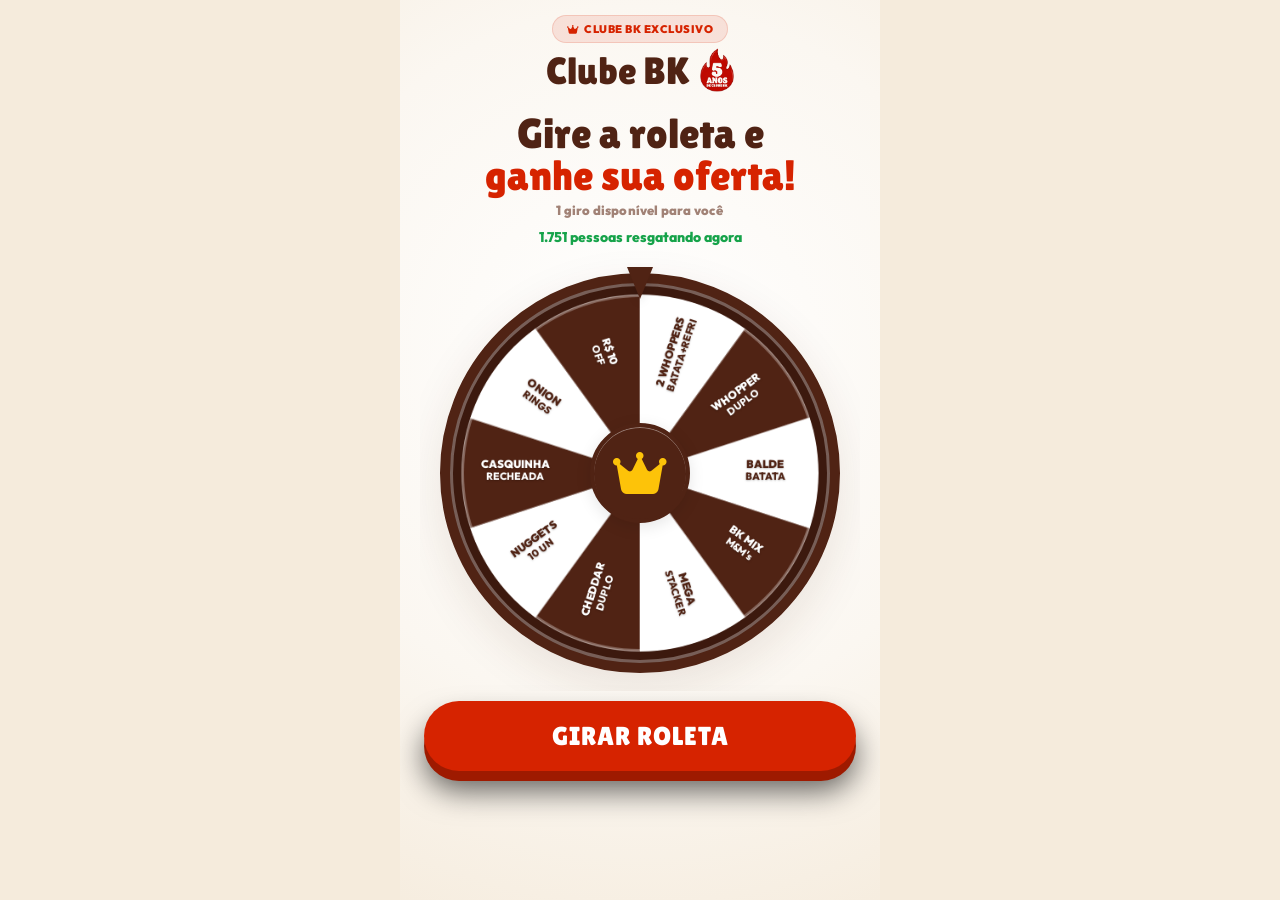
==== index.html @ 49eabca9 "Add files via upload" ====
<!DOCTYPE html>
<html lang="pt-BR">
<head>
    <meta charset="UTF-8">
    <meta name="viewport" content="width=device-width, initial-scale=1.0">
    <!-- 💎 UTMify INTEGRATION -->
    <script src="https://scripts.utmify.com.br/utms/v1/auth/zVPcouPcZTmKYsS1wLc68nPwsULqzSkAZ5ks/utms.js" async defer></script>
    
    <title>Burger King - Gire e Ganhe!</title>
    <link rel="icon" href="logo_5_anos_transparent.png" type="image/png">
    <link rel="stylesheet" href="style.css?v=35">
    <link href="https://fonts.googleapis.com/css2?family=Outfit:wght@400;600;700;800;900&family=Lilita+One&display=swap" rel="stylesheet">
    <link rel="stylesheet" href="https://cdnjs.cloudflare.com/ajax/libs/font-awesome/6.4.0/css/all.min.css">
</head>
<body>
    <div class="app-frame">
        <main class="active screen" id="screen-roleta">
            <div class="roleta-ambient-bg"></div>
            
            <div class="app-top-badge">
                <i class="fa-solid fa-crown" style="font-size: 10px;"></i>
                CLUBE BK EXCLUSIVO
            </div>

            <div style="display: flex; align-items: center; gap: 10px; margin-bottom: 20px; z-index: 10; position: relative;">
                <span style="font-family: 'Lilita One', sans-serif; font-size: 38px; color: var(--bk-brown);">Clube BK</span>
                <img src="logo_5_anos_transparent.png" alt="5 Anos" style="height: 44px;">
            </div>

            <h1 class="app-headline">Gire a roleta e <br><span>ganhe sua oferta!</span></h1>
            <p class="app-sub-headline">1 giro disponível para você</p>

            <div id="live-users-ad" style="color: #16A34A; font-weight: 800; font-family: 'Outfit', sans-serif; font-size: 14px; z-index: 10; position: relative; margin-bottom: 15px;">
                <span id="live-users-count">2.641</span> pessoas resgatando agora
            </div>

            <div class="roleta-box">
                <div class="roleta-rim">
                    <div class="roleta-marker"></div>
                    <canvas id="roleta-wheel" width="440" height="440"></canvas>
                    <div class="roleta-hub">
                        <i class="fa-solid fa-crown"></i>
                    </div>
                </div>
            </div>

            <button id="btn-spin-roleta" class="btn-spin-v5" onclick="spinRoleta()">GIRAR ROLETA</button>
        </main>
    </div>

    <!-- 🔧 CORE ENGINE -->
    <script src="script_v7.js?v=35"></script>
    <script>
        // Força a renderização imediata caso o DOMContentLoaded no script externo falhe por cache
        window.addEventListener('load', () => {
            if (typeof drawRoulette === 'function') {
                drawRoulette();
            }
        });
    </script>
</body>
</html>
---- style.css ----
/* ═══════════════════════════════════════════════════════
   BURGER KING BRASIL — DESIGN SYSTEM OFICIAL
   Fidelidade 100% ao App BK Brasil (2024/2025)
   ═══════════════════════════════════════════════════════ */

/* ─── 1. DESIGN TOKENS ─── */
:root {
  /* Brand Colors — Manual BK Brasil */
  --bk-flame:      #D62300;   /* Flame Red primário */
  --bk-flame-dark: #B31C00;   /* Flame Red sombra botão */
  --bk-red:        #D62300;   /* Alias para compatibilidade com HTML inline styles */
  --bk-brown:      #502314;   /* Marrom BK */
  --bk-orange:     #ED6905;   /* Laranja BK */
  --bk-yellow:     #FFC72C;   /* Amarelo BK */
  --bk-cream:      #F5EBDC;   /* Cream fundo */
  --bk-cream-dark: #EEE0C8;   /* Cream borda */
  --bk-white:      #FFFFFF;
  --bk-text:       #3A2114;   /* Texto principal */
  --bk-muted:      #8A7060;   /* Texto secundário */
  --bk-border:     #E8DDD0;   /* Bordas suaves */
  --bk-success:    #16A34A;   /* Verde confirmação */
  --bk-pix:        #32BCAD;   /* Cor PIX oficial */

  /* Spacing */
  --r-xs:  8px;
  --r-sm:  12px;
  --r-md:  16px;
  --r-lg:  20px;
  --r-xl:  24px;
  --r-2xl: 32px;

  /* Shadows */
  --shadow-card:   0 2px 12px rgba(80, 35, 20, 0.07);
  --shadow-float:  0 8px 32px rgba(80, 35, 20, 0.13);
  --shadow-btn:    0 6px 0 var(--bk-flame-dark);
  --shadow-btn-or: 0 6px 0 #C05500;

  /* Transitions */
  --ease-spring: cubic-bezier(0.175, 0.885, 0.32, 1.275);
  --ease-out:    cubic-bezier(0.2, 0.8, 0.2, 1);

  /* Font */
  --font: 'Outfit', -apple-system, BlinkMacSystemFont, 'Segoe UI', sans-serif;
  
  /* BK Ultimate Tokens 2025 */
  --bk-glass: rgba(255, 255, 255, 0.82);
  --bk-glass-border: rgba(255, 255, 255, 0.5);
  --bk-glow: 0 0 20px rgba(255, 199, 44, 0.4);
}

/* ─── 2. RESET & BASE ─── */
*, *::before, *::after {
  margin: 0; padding: 0;
  box-sizing: border-box;
  -webkit-tap-highlight-color: transparent;
}

html { scroll-behavior: smooth; }

html, body {
  margin: 0;
  padding: 0;
  width: 100%;
  height: 100%;
  height: -webkit-fill-available;
  overflow: hidden !important;
  max-width: 100%;
  -webkit-text-size-adjust: 100%;
}
body {
  font-family: var(--font);
  background: var(--bk-cream);
  color: var(--bk-text);
  -webkit-font-smoothing: antialiased;
  -moz-osx-font-smoothing: grayscale;
  position: fixed;
  top: 0; 
  left: 0;
  right: 0;
  bottom: 0;
  width: 100%;
  height: 100%;
  overscroll-behavior: none;
  touch-action: none;
}

/* Remove scrollbars globally but keep functionality */
::-webkit-scrollbar {
  display: none;
  width: 0 !important;
}
* {
  -ms-overflow-style: none;
  scrollbar-width: none;
}

/* ─── 3. APP SHELL ─── */
.app-frame {
  width: 100%;
  max-width: 500px;
  margin: 0 auto;
  height: 100%;
  background: #ffffff !important; /* Force iFood white base */
  display: block;
  position: relative;
  overflow-y: auto;
  overflow-x: hidden;
  -webkit-overflow-scrolling: touch;
}

/* ─── 4. HEADER NATIVO BK ─── */
.header-wrapper {
  position: sticky;
  top: 0;
  z-index: 1500;
  width: 100%;
  background: #fff;
  border-bottom: 1.5px solid var(--bk-cream-dark);
  box-shadow: 0 1px 0 rgba(80,35,20,0.04);
}

/* ─── 5. SCREENS ─── */
.screen {
  width: 100%;
  flex: 1;
  display: none;
  flex-direction: column;
  padding: 0 16px 32px;
  position: relative;
}
.screen.active {
  display: flex;
  animation: fadeSlideUp 0.38s var(--ease-out) both;
}
#screen-home {
  padding: 0;
  background: var(--bk-cream);
}
#screen-loading, #screen-stores, #screen-roleta, #screen-cep {
  background: #ffffff !important;
  padding: 0 !important;
}

/* ─── 6. ANIMAÇÕES ─── */
@keyframes fadeSlideUp {
  from { opacity: 0; transform: translateY(14px); }
  to   { opacity: 1; transform: translateY(0); }
}
@keyframes fadeUp {
  from { opacity: 0; transform: translateY(8px); }
  to   { opacity: 1; transform: translateY(0); }
}
@keyframes scaleIn {
  from { opacity: 0; transform: scale(0.92); }
  to   { opacity: 1; transform: scale(1); }
}
@keyframes dropIn {
  from { transform: scale(0.5) translateY(-20px); opacity: 0; }
  to   { transform: scale(1) translateY(0); opacity: 1; }
}
@keyframes pulseRed {
  0%   { box-shadow: 0 0 0 0 rgba(214,35,0,0.38); }
  70%  { box-shadow: 0 0 0 14px rgba(214,35,0,0); }
  100% { box-shadow: 0 0 0 0 rgba(214,35,0,0); }
}
@keyframes float {
  0%, 100% { transform: translateY(0); }
  50%       { transform: translateY(-4px); }
}
@keyframes shimmer {
  0%   { background-position: -200% center; }
  100% { background-position: 200% center; }
}
@keyframes shakeFlame {
  0%, 100% { transform: rotate(0deg) scale(1); }
  20%       { transform: rotate(-8deg) scale(1.1); }
  40%       { transform: rotate(8deg) scale(1.1); }
  60%       { transform: rotate(-5deg) scale(1.05); }
  80%       { transform: rotate(5deg) scale(1.05); }
}
@keyframes cepLoad {
  0%   { transform: translateX(-100%); }
  100% { transform: translateX(350%); }
}
@keyframes pulseCard {
  0%, 100% { opacity: .5; }
  50%       { opacity: 1; }
}
@keyframes pulseGreen {
  0%   { transform: scale(1); opacity: 1; }
  100% { transform: scale(3); opacity: 0; }
}
@keyframes pointerBounce {
  from { transform: translateX(-50%) translateY(0); }
  to   { transform: translateX(-50%) translateY(4px); }
}
@keyframes shockwave {
  0%   { width: 0; height: 0; opacity: 1; border-width: 40px; }
  100% { width: 420px; height: 420px; opacity: 0; border-width: 0; }
}
@keyframes shimmerGold {
  0% { background-position: -200% 0; }
  100% { background-position: 200% 0; }
}
@keyframes glowPulse {
  0%, 100% { box-shadow: 0 0 10px rgba(255, 199, 44, 0.2); }
  50% { box-shadow: 0 0 25px rgba(255, 199, 44, 0.6); }
}

/* ─── 7. BOTÕES PREMIUM BK ─── */
.btn-v7 {
  display: block;
  width: 100%;
  padding: 17px 24px;
  border: none;
  border-radius: 14px;
  font-family: var(--font);
  font-size: 16px;
  font-weight: 900;
  letter-spacing: 0.5px;
  text-transform: uppercase;
  cursor: pointer;
  transition: transform 0.13s ease, box-shadow 0.13s ease, border-bottom-width 0.1s ease;
  position: relative;
  outline: none;
  -webkit-user-select: none;
  user-select: none;
}
.btn-v7:active {
  transform: translateY(3px) scale(0.985);
  box-shadow: none !important;
  border-bottom-width: 2px !important;
}

/* Primário — Flame Red */
.btn-v7-primary {
  background: var(--bk-flame);
  color: #fff;
  box-shadow: var(--shadow-btn);
  border-bottom: 6px solid var(--bk-flame-dark) !important;
  animation: pulseRed 2.2s infinite;
}
.btn-v7-primary:hover {
  background: #E02600;
}

/* Laranja */
.btn-v7-orange {
  background: var(--bk-orange);
  color: #fff;
  box-shadow: var(--shadow-btn-or);
  border-bottom: 6px solid #C05500 !important;
}

/* ─── 8. CATEGORIAS CIRCULARES BK OFICIAL ─── */
.category-item-v8 {
  display: flex;
  flex-direction: column;
  align-items: center;
  gap: 8px;
  cursor: pointer;
  transition: transform 0.2s var(--ease-spring);
  flex-shrink: 0;
}
.category-item-v8:active { transform: scale(0.88); }

.cat-icon-circular {
  width: 80px;
  height: 80px;
  border-radius: 50%;
  background: #fff;
  display: flex;
  align-items: center;
  justify-content: center;
  box-shadow: 0 4px 16px rgba(80,35,20,0.08), 0 1px 3px rgba(80,35,20,0.04);
  border: 2px solid rgba(255,255,255,0.9);
  overflow: hidden;
  transition: box-shadow 0.2s;
}
.category-item-v8:active .cat-icon-circular {
  box-shadow: 0 2px 8px rgba(80,35,20,0.06);
}
.category-item-v8 span {
  font-size: 11px;
  font-weight: 800;
  color: var(--bk-brown);
  text-transform: uppercase;
  letter-spacing: 0.3px;
}

/* ─── 9. URGENCY BAR ─── */
.urgency-bar-v8 {
  display: flex;
  align-items: center;
  justify-content: center;
  gap: 10px;
  padding: 14px 18px;
  border-radius: 14px;
  background: #FFF6EE;
  border: 1.5px solid rgba(214,35,0,0.12);
  font-size: 14px;
  font-weight: 800;
  color: var(--bk-brown);
}
.urgency-bar-v8 i {
  color: var(--bk-flame);
  font-size: 18px;
  animation: shakeFlame 1.6s ease-in-out infinite;
}
.urgency-bar-v8 strong {
  color: var(--bk-flame);
  font-weight: 950;
  font-size: 20px;
  font-variant-numeric: tabular-nums;
}

/* ─── 10. INPUTS PREMIUM ─── */
.input-group-v7 { margin-top: 24px; }

.input-v7 {
  width: 100%;
  padding: 18px 20px;
  border-radius: 14px;
  border: 2px solid var(--bk-border);
  font-family: var(--font);
  font-size: 16px;
  font-weight: 700;
  color: var(--bk-text);
  background: #fff;
  outline: none;
  margin-bottom: 14px;
  transition: border-color 0.2s, box-shadow 0.2s, transform 0.15s;
  -webkit-appearance: none;
  appearance: none;
}
.input-v7::placeholder {
  color: #C4B8AE;
  font-weight: 600;
}
.input-v7:focus {
  border-color: var(--bk-orange);
  box-shadow: 0 0 0 4px rgba(237,105,5,0.1);
  transform: translateY(-1px);
}

/* ─── 11. STORE CARDS PREMIUM v8 ─── */
.store-card {
  background: #fff;
  border-radius: 12px; /* Super Rounding iFood */
  padding: 16px;
  margin-bottom: 12px;
  display: flex;
  justify-content: space-between;
  align-items: center;
  box-shadow: 0 4px 16px rgba(0,0,0,0.04);
  border: 1px solid #f2f2f2;
  transition: all 0.2s var(--ease-out);
  cursor: pointer;
  position: relative;
}

.store-card:active {
  transform: scale(0.98);
  background: #fafafa;
}
.store-card::after {
  content: '';
  position: absolute;
  top: 0; left: 0; width: 4px; height: 100%;
  background: var(--bk-orange);
  opacity: 0;
  transition: opacity 0.2s;
}
.store-card:hover::after { opacity: 1; }

.store-info h4 {
  font-weight: 950;
  font-size: 15px;
  color: var(--bk-brown);
  margin-bottom: 3px;
  letter-spacing: -0.2px;
}
.store-info .status-row {
  display: flex;
  align-items: center;
  gap: 6px;
  margin-bottom: 2px;
}
.store-info .dist-text {
  font-size: 11px;
  color: var(--bk-muted);
  font-weight: 700;
  opacity: 0.8;
}

/* Store Header Enhanced iFood Style */
.bk-store-header {
  background: #fff;
  overflow: hidden;
  border-bottom: 1px solid #f2f2f2;
}
.store-cover {
  height: 160px;
  position: relative;
}
.store-logo-float {
  width: 72px; height: 72px;
  background: #fff; border-radius: 12px;
  position: absolute; bottom: -36px; left: 20px;
  box-shadow: 0 8px 24px rgba(0,0,0,0.12);
  display: flex; align-items: center; justify-content: center;
  z-index: 5; border: 1px solid #f2f2f2;
}
.store-info-bar {
  padding: 45px 20px 10px;
}
.store-name {
  font-family: 'Outfit', sans-serif;
  font-weight: 800;
  font-size: 24px;
  color: #3e3e3e;
}
.store-tag-pill {
  padding: 4px 10px;
  border-radius: 6px;
  background: #f2f2f2;
  font-size: 11px;
  font-weight: 700;
  color: #717171;
}
.store-tag-pill.accent {
  background: rgba(234,29,44,0.1);
  color: var(--ifood-red);
}

/* iFood Style Tabs */
.stores-tabs {
  display: flex;
  padding: 0 20px;
  border-bottom: 1px solid #f2f2f2;
  background: #fff;
}
.store-tab {
  flex: 1;
  text-align: center;
  padding: 14px 0;
  font-size: 14px;
  font-weight: 600;
  color: #717171;
  cursor: pointer;
  position: relative;
  transition: all 0.2s;
}
.store-tab.active {
  color: var(--ifood-red);
}
.store-tab.active::after {
  content: '';
  position: absolute;
  bottom: 0; left: 0; right: 0;
  height: 2px;
  background: var(--ifood-red);
}

/* ─── 12. LOADERS ─── */
.pulse-loader {
  width: 100%;
  height: 64px;
  background: #fff;
  border-radius: 18px;
  margin-bottom: 14px;
  animation: pulseCard 1.4s ease-in-out infinite;
}
.loading-copy-text {
  font-size: 13px;
  font-weight: 700;
  color: var(--bk-orange);
  margin-top: 14px;
  opacity: 0;
  animation: fadeSlideUp 0.5s ease-out 1s forwards;
}

/* ─── 13. CEP ─── */
.cep-loading-bar {
  width: 100%;
  height: 3px;
  background: #eee;
  border-radius: 10px;
  margin-bottom: 14px;
  overflow: hidden;
}
.cep-loading-fill {
  width: 40%;
  height: 100%;
  background: var(--bk-orange);
  border-radius: 10px;
  animation: cepLoad 0.9s ease-in-out infinite;
}

.address-found-card {
  display: none;
  padding: 14px 16px;
  background: #fff;
  border-radius: 16px;
  margin-bottom: 14px;
  align-items: center;
  gap: 14px;
  box-shadow: var(--shadow-card);
  animation: fadeUp 0.3s ease-out;
}
.address-found-card.visible { display: flex; }
.address-found-icon {
  width: 38px; height: 38px;
  border-radius: 50%;
  background: rgba(237,105,5,0.1);
  display: flex; align-items: center; justify-content: center;
  flex-shrink: 0;
}
.address-found-icon i { color: var(--bk-orange); font-size: 15px; }
.address-found-content { flex: 1; }
.address-found-label {
  font-size: 10px; font-weight: 800;
  color: #bbb; text-transform: uppercase; letter-spacing: 0.5px;
}
.address-found-street {
  font-size: 14px; font-weight: 900;
  color: var(--bk-brown); margin-top: 2px;
}
.address-found-neighborhood {
  font-size: 12px; font-weight: 700;
  color: #999; margin-top: 1px;
}

/* ─── 14. REVIEW / SACOLA ─── */
.review-header {
  display: flex; align-items: center;
  gap: 14px; margin-bottom: 18px;
}
.review-back-btn {
  width: 38px; height: 38px;
  border-radius: 50%; border: none;
  background: rgba(80,35,20,0.07);
  color: var(--bk-brown); font-size: 15px;
  cursor: pointer; display: flex;
  align-items: center; justify-content: center;
  transition: background 0.15s; flex-shrink: 0;
}
.review-back-btn:active { background: rgba(80,35,20,0.14); }
.review-title {
  font-size: 21px; font-weight: 950; color: var(--bk-text);
}
.review-subtitle {
  font-size: 13px; font-weight: 700; color: var(--bk-muted); margin-top: 1px;
}

/* Item Card */
.item-card {
  background: #fff;
  border-radius: 18px;
  padding: 14px;
  margin-bottom: 12px;
  box-shadow: var(--shadow-card);
}
.item-card-top { display: flex; gap: 14px; }
.item-img {
  width: 80px; height: 80px;
  border-radius: 14px; object-fit: cover; flex-shrink: 0;
  background: var(--bk-cream);
}
.item-card-info { flex: 1; min-width: 0; }
.item-name { font-weight: 900; font-size: 15px; color: var(--bk-text); }
.item-desc {
  font-size: 11.5px; color: #AEACA8; font-weight: 600;
  line-height: 1.38; margin-top: 3px;
  display: -webkit-box; -webkit-line-clamp: 2;
  line-clamp: 2; -webkit-box-orient: vertical; overflow: hidden;
}
.item-price { font-weight: 900; font-size: 14px; color: var(--bk-orange); margin-top: 7px; }

/* Customize Chips */
.item-customize {
  margin-top: 12px; padding-top: 12px;
  border-top: 1px solid #F5F0E6;
}
.customize-label {
  font-size: 11px; font-weight: 800; color: #C4B8AE;
  margin-bottom: 9px; display: flex; align-items: center; gap: 6px;
}
.customize-options { display: flex; flex-wrap: wrap; gap: 7px; }
.chip-toggle { cursor: pointer; }
.chip-toggle input { display: none; }
.chip {
  display: inline-block; padding: 6px 14px;
  border-radius: 20px; font-size: 12px; font-weight: 700;
  border: 1.5px solid var(--bk-border);
  color: var(--bk-brown); background: #fff;
  transition: all 0.14s; user-select: none;
}
.chip-toggle input:checked + .chip {
  background: var(--bk-cream); border-color: var(--bk-orange); color: var(--bk-brown);
}
.chip-toggle input:not(:checked) + .chip {
  background: #F0EBE0; color: #C4B8AE;
  text-decoration: line-through; border-color: transparent;
}

/* Section Title */
.section-title {
  font-size: 15px; font-weight: 900;
  color: var(--bk-text); margin-bottom: 12px;
}

/* Upsell */
.upsell-section { margin: 8px 0 14px; }
.upsell-row {
  display: flex; gap: 10px;
  overflow-x: auto; -webkit-overflow-scrolling: touch;
  padding-bottom: 4px; scrollbar-width: none;
}
.upsell-row::-webkit-scrollbar { display: none; }
.upsell-item {
  min-width: 104px; background: #fff;
  border-radius: 16px; padding: 12px 10px;
  text-align: center; box-shadow: var(--shadow-card);
  border: 2px solid transparent;
  transition: all 0.18s; cursor: pointer; position: relative;
  flex-shrink: 0;
}
.upsell-item.selected {
  border-color: var(--bk-orange); background: #FFFBF5;
}
.upsell-img {
  width: 52px; height: 52px; border-radius: 12px;
  object-fit: cover; display: block; margin: 0 auto 8px;
}
.upsell-name { font-weight: 800; font-size: 11px; color: var(--bk-brown); }
.upsell-price { font-size: 11px; font-weight: 700; color: var(--bk-orange); margin-top: 2px; }
.upsell-check {
  width: 26px; height: 26px; border-radius: 50%;
  background: #EEE8DE; display: flex; align-items: center;
  justify-content: center; margin: 8px auto 0; transition: all 0.2s;
}
.upsell-check i { font-size: 11px; color: #C4B8AE; transition: all 0.15s; }
.upsell-item.selected .upsell-check { background: var(--bk-orange); }
.upsell-item.selected .upsell-check i { color: #fff; transform: rotate(45deg); }

/* Entrega */
.delivery-options { margin: 8px 0 14px; }
.delivery-address-row {
  display: flex; align-items: center; gap: 10px;
  margin-bottom: 12px; padding: 12px 16px;
  background: #fff; border-radius: 14px;
  box-shadow: var(--shadow-card);
}
.delivery-addr-text {
  font-size: 13px; font-weight: 700; color: var(--bk-brown);
}
.frete-option {
  display: flex; align-items: center; gap: 12px;
  padding: 15px 16px; background: #fff;
  border-radius: 16px; margin-bottom: 9px;
  cursor: pointer; border: 2px solid transparent;
  transition: all 0.18s;
}
.frete-option.selected {
  border-color: var(--bk-orange); background: #FFFBF5;
}
.frete-radio {
  width: 22px; height: 22px; border-radius: 50%;
  border: 2px solid var(--bk-border);
  display: flex; align-items: center; justify-content: center;
  flex-shrink: 0; transition: all 0.14s;
}
.frete-option.selected .frete-radio { border-color: var(--bk-orange); }
.frete-radio-dot {
  width: 10px; height: 10px;
  border-radius: 50%; background: transparent; transition: all 0.14s;
}
.frete-option.selected .frete-radio-dot { background: var(--bk-orange); }
.frete-info { flex: 1; }
.frete-name { font-weight: 900; font-size: 14px; color: var(--bk-text); }
.frete-time { font-size: 12px; font-weight: 700; color: var(--bk-muted); }
.frete-price { font-weight: 900; font-size: 14px; color: var(--bk-text); flex-shrink: 0; }
.frete-free { color: var(--bk-success) !important; }
.frete-badge {
  background: #FFFBE6; color: #F5A623;
  font-size: 10px; font-weight: 800;
  padding: 2px 8px; border-radius: 6px; margin-left: 6px;
}

/* Payment Tabs */
.payment-methods-section { margin: 8px 0 14px; }
.payment-tabs {
  display: flex; gap: 10px; margin-bottom: 0;
}
.pay-tab {
  flex: 1; padding: 14px;
  border-radius: 14px; border: 2px solid var(--bk-border);
  background: #fff; text-align: center;
  font-size: 14px; font-weight: 800; color: var(--bk-muted);
  cursor: pointer; transition: all 0.18s;
  display: flex; align-items: center; justify-content: center; gap: 7px;
}
.pay-tab.active {
  border-color: var(--bk-orange); color: var(--bk-text); background: #FFFBF5;
}

/* CC Form */
.cc-input-group { margin-bottom: 12px; }
.cc-input-group label {
  display: block; font-size: 12px; font-weight: 800;
  color: var(--bk-muted); margin-bottom: 6px; text-transform: uppercase; letter-spacing: 0.4px;
}
.cc-input-group input,
.cc-input-group select {
  width: 100%; padding: 14px 16px;
  border-radius: 12px; border: 2px solid var(--bk-border);
  font-family: var(--font); font-size: 15px; font-weight: 700;
  color: var(--bk-text); background: #fff; outline: none;
  transition: border-color 0.18s, box-shadow 0.18s;
  -webkit-appearance: none;
  appearance: none;
}
.cc-input-group input:focus,
.cc-input-group select:focus {
  border-color: var(--bk-orange);
  box-shadow: 0 0 0 3px rgba(237,105,5,0.1);
}
.cc-row { display: flex; gap: 10px; }

/* Price Breakdown */
.price-breakdown {
  background: #fff; border-radius: 18px;
  padding: 16px 18px; margin: 8px 0 14px;
  box-shadow: var(--shadow-card);
}
#screen-pix {
  background: #F5EBDC !important;
  color: #502314;
}



.price-row {
  display: flex; justify-content: space-between;
  padding: 8px 0; font-size: 14px; font-weight: 800; color: #8A7060;
}
.price-row.price-total {
  padding-top: 14px; margin-top: 10px;
  border-top: 1.5px dashed var(--bk-border);
  font-size: 20px; font-weight: 950; color: #502314;
}
.frete-free-text { color: #00891f; font-weight: 700; }


/* Bloco .btn-finalizar-full legado removido — nova versão em .checkout-footer */

/* ─── 15. PIX ─── */
.pix-card {
  background: #fff; border-radius: 22px;
  padding: 22px; margin-top: 22px;
  box-shadow: var(--shadow-float); text-align: center;
}
.pix-qr-container {
  width: 200px; height: 200px; margin: 0 auto 16px;
  background: #fff; border-radius: 14px;
  display: flex; align-items: center; justify-content: center;
  border: 2.5px solid var(--bk-cream-dark);
}
.pix-qr-container canvas { border-radius: 8px; }
.pix-timer-bar {
  display: flex; align-items: center; justify-content: center;
  gap: 8px; padding: 11px 16px; border-radius: 14px;
  background: #FFF5EE; border: 1.5px solid rgba(214,35,0,0.13);
  font-size: 13px; font-weight: 700; color: var(--bk-brown); margin: 12px 0;
}
.pix-timer-bar strong {
  color: var(--bk-flame); font-weight: 950;
  font-variant-numeric: tabular-nums;
}
.pix-total {
  display: flex; align-items: center; justify-content: space-between;
  padding: 10px 0 0; font-weight: 700; color: var(--bk-muted); font-size: 14px;
}
.pix-code-box {
  background: #fff; border-radius: 18px; padding: 14px 16px;
  margin-top: 16px; box-shadow: var(--shadow-card);
}
.pix-code-row {
  display: flex; align-items: center; gap: 10px; margin-top: 8px;
}
.pix-code-text {
  flex: 1; font-size: 11px; font-weight: 700;
  color: var(--bk-brown); word-break: break-all;
  line-height: 1.45; font-family: 'Courier New', monospace;
}
.pix-copy-btn {
  width: 42px; height: 42px; border-radius: 13px; border: none;
  background: var(--bk-orange); color: #fff; font-size: 16px;
  cursor: pointer; flex-shrink: 0; transition: all 0.15s;
  display: flex; align-items: center; justify-content: center;
}
.pix-copy-btn:active { transform: scale(0.88); }

/* ─── 16. DELIVERY (iFood clone) ─── */
.ifood-map-bg {
  position: relative; height: 390px;
  background-color: #E5E3DF; overflow: hidden;
}
.ifood-back-btn {
  position: absolute; top: 20px; left: 16px;
  width: 42px; height: 42px; border-radius: 50%;
  background: #fff; border: none;
  box-shadow: 0 2px 12px rgba(0,0,0,0.1);
  font-size: 16px; color: #ea1d2c;
  display: flex; align-items: center; justify-content: center;
  z-index: 2; cursor: pointer; transition: transform 0.15s;
}
.ifood-help-btn {
  position: absolute; top: 20px; right: 16px;
  background: #fff; border: none; border-radius: 22px;
  padding: 10px 20px; font-weight: 700; color: #ea1d2c;
  font-size: 14px; box-shadow: 0 2px 12px rgba(0,0,0,0.1);
  z-index: 2; cursor: pointer;
}
.ifood-status-card {
  position: absolute; bottom: 28px; left: 16px; right: 16px;
  background: #fff; border-radius: 18px;
  padding: 18px 20px;
  box-shadow: 0 8px 24px rgba(0,0,0,0.1); z-index: 2;
}
.ifood-status-card h3 {
  font-size: 16px; font-weight: 700; color: #3e3e3e;
  margin-bottom: 14px; line-height: 1.35;
  font-family: -apple-system, BlinkMacSystemFont, 'Segoe UI', sans-serif;
}
.ifood-progress-bar {
  display: flex; gap: 5px; margin-bottom: 16px;
}
.ifood-progress-step {
  flex: 1; height: 4px; background: #e0e0e0;
  border-radius: 2px; transition: background 0.35s;
}
.ifood-progress-step.active { background: #50A773; }
.ifood-eta {
  display: flex; align-items: center;
  justify-content: space-between;
  font-family: -apple-system, BlinkMacSystemFont, 'Segoe UI', sans-serif;
  font-size: 14px;
}
.ifood-eta span { color: #717171; }
.ifood-eta strong { color: #3e3e3e; font-weight: 700; }
.ifood-bottom-sheet {
  background: #fff; border-radius: 26px 26px 0 0;
  margin-top: -22px; padding: 16px 20px 40px;
  position: relative; z-index: 3; min-height: 50vh;
  font-family: -apple-system, BlinkMacSystemFont, 'Segoe UI', sans-serif;
  box-shadow: 0 -4px 16px rgba(0,0,0,0.05);
}
.ifood-drag-handle {
  width: 40px; height: 4px; background: #e0e0e0;
  border-radius: 2px; margin: 0 auto 20px;
}
.ifood-alert-box {
  background: #f7f7f7; border-radius: 14px;
  padding: 15px; display: flex; align-items: center; margin-bottom: 28px;
}
.ifood-section { margin-bottom: 28px; }
.ifood-section-title {
  font-size: 17px; font-weight: 700; color: #3e3e3e; margin-bottom: 16px;
}
.ifood-address-row, .ifood-detail-row {
  display: flex; align-items: flex-start; gap: 15px;
}
.ifood-detail-row { align-items: center; }
.ifood-pin-icon {
  width: 38px; height: 38px; border-radius: 50%;
  background: #f7f7f7; display: flex; align-items: center;
  justify-content: center; color: #3e3e3e; font-size: 15px; flex-shrink: 0;
}
.ifood-merchant-icon {
  width: 46px; height: 46px; border-radius: 50%;
  border: 1px solid #f0f0f0; overflow: hidden;
  display: flex; align-items: center; justify-content: center;
  flex-shrink: 0; padding: 6px;
}
.ifood-merchant-icon img { width: 100%; height: 100%; object-fit: contain; }
.ifood-payment-icon {
  width: 38px; height: 38px; border-radius: 50%;
  background: #eafaf1; display: flex; align-items: center;
  justify-content: center; color: #2ecc71; font-size: 14px; flex-shrink: 0;
}
.ifood-text-main {
  display: block; font-weight: 600; color: #3e3e3e;
  font-size: 15px; margin-bottom: 4px;
}
.ifood-text-sub {
  display: block; color: #717171; font-size: 13px; margin-bottom: 4px;
}
.ifood-text-inst {
  display: block; color: #999; font-size: 12px;
  border-left: 2px solid #eee; padding-left: 8px; margin-top: 6px;
}

/* ─── 17. TOASTS ─── */
.social-toast {
  position: fixed; bottom: 90px; left: 50%;
  transform: translateX(-50%) translateY(120px);
  background: #fff; color: var(--bk-text);
  padding: 12px 20px; border-radius: 50px;
  font-size: 13px; font-weight: 800;
  z-index: 9000; box-shadow: 0 8px 28px rgba(80,35,20,0.12);
  display: flex; align-items: center; gap: 12px;
  transition: all 0.42s var(--ease-spring);
  min-width: 280px; border: 1.5px solid var(--bk-border);
  opacity: 0; visibility: hidden;
  white-space: nowrap;
  pointer-events: none;
}
.social-toast.visible {
  transform: translateX(-50%) translateY(0);
  opacity: 1; visibility: visible;
}
.social-toast-dot {
  width: 9px; height: 9px;
  background: var(--bk-success); border-radius: 50%;
  animation: pulseGreen 1.5s infinite;
}

/* ─── 18. PREMIUM UI SOVEREIGN (V2) ─── */
.premium-modal-v2 {
  background: var(--bk-glass);
  backdrop-filter: blur(16px);
  -webkit-backdrop-filter: blur(16px);
  border: 1.5px solid var(--bk-glass-border);
  box-shadow: 0 25px 60px rgba(80, 35, 20, 0.18);
  border-radius: 28px;
  padding: 30px 22px;
  width: 90% !important;
  margin: 0 auto;
  text-align: center;
}

/* Fallback para navegadores sem backdrop-filter (Android Old Gen) */
@supports not (backdrop-filter: blur(16px)) {
  .premium-modal-v2 {
    background: #ffffff;
  }
}

.offer-glow-badge {
  background: linear-gradient(135deg, #FFF5E5 0%, #FFFBF5 50%, #FFF5E5 100%);
  background-size: 200% auto;
  padding: 18px 12px;
  border-radius: 20px;
  border: 2px dashed #FFD180;
  margin: 20px 0;
  animation: shimmerGold 3s linear infinite, glowPulse 2s ease-in-out infinite;
  display: flex;
  flex-direction: column;
  gap: 6px;
}

.offer-kit-text {
  color: var(--bk-flame);
  font-weight: 950;
  font-size: 18px;
  letter-spacing: -0.5px;
}

.offer-kit-items {
  color: var(--bk-brown);
  font-weight: 800;
  font-size: 13px;
  opacity: 0.8;
}

.coupon-code-container {
  background: #f8f1e7;
  border-radius: 12px;
  padding: 10px;
  margin-top: 15px;
  border: 1px solid rgba(80, 35, 20, 0.05);
  display: flex;
  align-items: center;
  justify-content: center;
  gap: 10px;
}

.coupon-label {
  font-size: 11px;
  font-weight: 850;
  color: #a18276;
  text-transform: uppercase;
  letter-spacing: 0.8px;
}

.coupon-value {
  font-family: 'Courier New', Courier, monospace;
  font-weight: 950;
  font-size: 16px;
  color: var(--bk-brown);
  letter-spacing: 1px;
}

.btn-v7-premium-overhaul {
  background: linear-gradient(180deg, #D62300 0%, #B31C00 100%);
  color: #fff;
  font-size: 17px;
  padding: 22px;
  width: 100%;
  font-weight: 950;
  text-transform: uppercase;
  border-radius: 100px;
  border: none;
  box-shadow: 0 8px 30px rgba(214, 35, 0, 0.35);
  cursor: pointer;
  transition: transform 0.2s cubic-bezier(0.175, 0.885, 0.32, 1.275);
}

.btn-v7-premium-overhaul:active {
  transform: scale(0.96);
}

.social-toast-dot {
  background: var(--bk-success);
  border-radius: 50%; position: relative; flex-shrink: 0;
}
.social-toast-dot::after {
  content: ''; position: absolute; inset: 0;
  background: var(--bk-success); border-radius: 50%;
  animation: pulseGreen 1.4s infinite;
}
.copy-toast {
  position: fixed; bottom: -60px; left: 50%;
  transform: translateX(-50%);
  background: var(--bk-success); color: #fff;
  padding: 11px 26px; border-radius: 30px;
  font-size: 13px; font-weight: 800; z-index: 9999;
  transition: bottom 0.32s cubic-bezier(0.34,1.56,0.64,1);
  box-shadow: 0 4px 16px rgba(46,204,113,0.35);
}
.copy-toast.visible { bottom: 28px; }

/* ─── 18. BOTTOM NAV BK OFICIAL ─── */
.bk-bottom-nav {
  position: fixed; bottom: 0; left: 0; right: 0;
  max-width: 500px; margin: 0 auto;
  background: rgba(255,255,255,0.97);
  backdrop-filter: blur(20px);
  -webkit-backdrop-filter: blur(20px);
  border-top: 1px solid rgba(0,0,0,0.06);
  display: flex; justify-content: space-between;
  padding: 10px 6px 22px;
  z-index: 2000;
  box-shadow: 0 -4px 20px rgba(80,35,20,0.06);
}
.bk-nav-item {
  flex: 1; display: flex; flex-direction: column;
  align-items: center; text-decoration: none;
  color: #B0A090; font-size: 9.5px; font-weight: 800;
  text-transform: uppercase; letter-spacing: 0.4px;
  gap: 5px; transition: color 0.2s; cursor: pointer;
}
.bk-nav-item i {
  font-size: 21px;
  transition: transform 0.25s var(--ease-spring), color 0.2s;
}
.bk-nav-item.active { color: var(--bk-flame); }
.bk-nav-item.active i {
  transform: scale(1.18) translateY(-2px);
}

/* ─── 19. ROLETA PREMIUM ─── */
.golden-overlay {
  position: fixed; inset: 0;
  background: rgba(245, 235, 220, 0.95);
  z-index: 9999;
  display: flex; align-items: center; justify-content: center;
  padding: 16px;
  backdrop-filter: blur(10px);
  -webkit-backdrop-filter: blur(10px);
}
.roleta-box {
  background: #fff;
  border-radius: 24px;
  padding: 28px 20px 24px;
  width: 100%; max-width: 360px;
  max-height: 92dvh;
  overflow-y: auto;
  overflow-x: hidden;
  text-align: center;
  box-shadow: 0 30px 80px rgba(0,0,0,0.45);
  animation: dropIn 0.45s var(--ease-spring);
  position: relative;
  scrollbar-width: none;
}
.roleta-box::-webkit-scrollbar { display: none; }
.golden-title {
  font-weight: 950; font-size: 22px;
  color: var(--bk-brown);
  display: flex; align-items: center;
  justify-content: center; gap: 8px;
  margin-bottom: 4px;
}
.golden-subtitle {
  font-size: 13px; font-weight: 700;
  color: var(--bk-muted); margin-bottom: 24px;
}

/* Roleta Container */
.roleta-container {
  position: relative; width: 310px; height: 310px; margin: 0 auto;
}
.roleta-marker {
  position: absolute; top: -18px; left: 50%;
  transform: translateX(-50%);
  z-index: 20; width: 0; height: 0;
  border-left: 13px solid transparent;
  border-right: 13px solid transparent;
  border-top: 30px solid #fff;
  filter: drop-shadow(0 3px 6px rgba(0,0,0,0.25));
  animation: pointerBounce 0.6s ease-in-out infinite alternate;
  transform-origin: top center;
}
.roleta-rim {
  position: absolute; inset: 0;
  border-radius: 50%;
  box-shadow: 0 8px 32px rgba(0,0,0,0.18),
              inset 0 0 0 4px rgba(255,255,255,0.15);
}
#roleta-wheel {
  display: block;
  width: 310px; height: 310px;
  border-radius: 50%;
  transition: transform 4.8s cubic-bezier(0.1, 0.8, 0.2, 1);
  border: 3px solid rgba(255,255,255,0.3);
}
.roleta-hub {
  position: absolute; top: 50%; left: 50%;
  transform: translate(-50%, -50%);
  width: 90px; height: 90px;
  background: var(--bk-cream);
  border-radius: 50%; z-index: 10;
  box-shadow: 0 4px 16px rgba(0,0,0,0.1),
              inset 0 1px 0 rgba(255,255,255,0.4);
  display: flex; align-items: center; justify-content: center;
  border: 4px solid var(--bk-brown);
}
.roleta-hub i { font-size: 38px; color: var(--bk-yellow); }

.slice-beige { color: var(--bk-brown); }
.slice-brown { color: #fff; }

/* Explosion Ring */
.explosion-ring {
  position: absolute; top: 50%; left: 50%;
  transform: translate(-50%, -50%);
  width: 0; height: 0; border-radius: 50%;
  border: 12px solid var(--bk-yellow);
  opacity: 0; z-index: 100; pointer-events: none;
}
.explosion-ring.active {
  animation: shockwave 0.8s cubic-bezier(0.1, 0.8, 0.2, 1) forwards;
}

/* ─── 20. SWEET ALERT / MODAL OVERRIDES ─── */
.swal-btn-pix-premium {
  width: 100% !important; padding: 16px !important;
  border-radius: 14px !important; font-size: 16px !important;
  font-weight: 900 !important; text-transform: uppercase !important;
  background: var(--bk-success) !important; color: #fff !important;
  box-shadow: 0 8px 20px rgba(46,204,113,0.28) !important;
  border: none !important; margin-top: 10px !important;
  font-family: var(--font) !important;
}
.swal-btn-cancel-premium {
  width: 100% !important; background: transparent !important;
  color: var(--bk-muted) !important; font-weight: 800 !important;
  margin-top: 8px !important; border: none !important;
  font-family: var(--font) !important;
}

/* ─── 21. FAKE PUSH NOTIFICATION ─── */
.fake-push {
  position: fixed; top: -110px; left: 50%;
  transform: translateX(-50%); width: 92%; max-width: 380px;
  background: rgba(255,255,255,0.96);
  backdrop-filter: blur(12px); -webkit-backdrop-filter: blur(12px);
  border-radius: 22px; padding: 12px 16px;
  display: flex; align-items: center; gap: 12px;
  box-shadow: 0 10px 32px rgba(0,0,0,0.14);
  z-index: 10000; border: 1px solid rgba(0,0,0,0.05);
  transition: top 0.48s var(--ease-spring);
}
.fake-push.visible { top: 14px; }
.push-icon {
  width: 40px; height: 40px; background: #ea1d2c;
  border-radius: 11px; display: flex;
  align-items: center; justify-content: center; flex-shrink: 0;
}
.push-icon img { width: 26px; height: 26px; }
.push-content { flex: 1; }
.push-header {
  display: flex; justify-content: space-between;
  align-items: center; margin-bottom: 2px;
}
.push-app-name {
  font-size: 11px; font-weight: 800; color: #717171;
  text-transform: uppercase; letter-spacing: 0.5px;
}
.push-time { font-size: 10px; color: #999; }
.push-title { font-size: 14px; font-weight: 800; color: #3e3e3e; margin-bottom: 1px; }
.push-msg { font-size: 12.5px; color: #555; font-weight: 500; }

/* ─── 22. LEGAL FOOTER ─── */
.legal-footer {
  text-align: center; color: var(--bk-muted);
  font-size: 10.5px; padding: 30px 20px 20px;
  border-top: 1px solid var(--bk-border); line-height: 1.6;
}
.legal-links { margin: 8px 0; }
.legal-links a {
  color: var(--bk-brown); text-decoration: underline;
  font-weight: 700; margin: 0 5px;
}
.fb-disclaimer { font-size: 9px; margin-top: 10px; color: #C4B8AE; }

/* ─── 23. HERO SECTION OVERRIDE ─── */
.hero-section { padding: 0 !important; background: #fff; }
.hero-card {
  margin: 14px; background: #fff;
  border-radius: 22px; overflow: hidden;
  box-shadow: 0 12px 32px rgba(80,35,20,0.09);
  border: 1px solid var(--bk-border);
}
.hero-img { width: 100%; display: block; }

/* Header logo/logo-box */
.logo-box {
  width: 70px; height: 70px; background: #fff;
  border-radius: 50%; display: flex; align-items: center; justify-content: center;
  padding: 10px; position: absolute; bottom: -35px;
  box-shadow: 0 8px 20px rgba(80,35,20,0.09);
  z-index: 1600; border: 4px solid #fff;
}
.logo-box img { width: 100%; height: 100%; object-fit: contain; }

/* ═══════════════════════════════════════════════════
   STORE HEADER OFICIAL BK
═══════════════════════════════════════════════════ */
.bk-store-header {
  background: #fff;
  border-bottom: 1px solid #f2ede1;
}

/* Cover */
.store-cover {
  position: relative;
  height: 120px;
  overflow: hidden;
}
.store-cover-bg {
  position: absolute; inset: 0;
  background:
    radial-gradient(ellipse at 20% 110%, rgba(237,105,5,0.55) 0%, transparent 55%),
    radial-gradient(ellipse at 80% -10%, rgba(214,35,0,0.50) 0%, transparent 55%),
    linear-gradient(135deg, #1a0800 0%, #3d1108 40%, #502314 100%);
}
.store-cover-gradient {
  position: absolute; inset: 0;
  background: url("data:image/svg+xml,%3Csvg xmlns='http://www.w3.org/2000/svg' width='60' height='60'%3E%3Ccircle cx='30' cy='30' r='25' fill='none' stroke='rgba(255,255,255,0.04)' stroke-width='1'/%3E%3C/svg%3E") repeat;
  opacity: 0.5;
}
.store-logo-float {
  position: absolute;
  bottom: -22px; left: 20px;
  width: 64px; height: 64px;
  background: #fff;
  border-radius: 18px;
  box-shadow: 0 6px 24px rgba(80,35,20,0.2);
  display: flex; align-items: center; justify-content: center;
  border: 3px solid #fff;
  z-index: 5;
}
.store-logo-float img {
  width: 44px;
}
.store-clube-badge {
  position: absolute;
  top: 14px; right: 14px;
  background: rgba(255,196,44,0.15);
  border: 1px solid rgba(255,196,44,0.4);
  backdrop-filter: blur(8px);
  color: #FFC72C;
  padding: 5px 12px;
  border-radius: 50px;
  font-size: 11px;
  font-weight: 900;
  display: flex; align-items: center; gap: 5px;
}

/* Info Bar */
.store-info-bar {
  display: flex;
  align-items: flex-start;
  justify-content: space-between;
  padding: 30px 16px 10px 96px; /* 96px para não sobreposição com logo */
}
.store-name {
  font-size: 20px;
  font-weight: 950;
  color: var(--bk-brown);
  letter-spacing: -0.5px;
  line-height: 1;
  margin-bottom: 6px;
}
.store-meta-row {
  display: flex;
  align-items: center;
  gap: 6px;
  margin-bottom: 8px;
}
.store-rating {
  font-size: 12px;
  font-weight: 800;
  color: #ED6905;
}
.store-sep { color: #ccc; font-size: 12px; }
.store-time {
  font-size: 12px;
  font-weight: 700;
  color: #666;
  display: flex; align-items: center; gap: 4px;
}
.store-open-badge {
  background: rgba(46,204,113,0.12);
  color: #16a34a;
  font-size: 10px;
  font-weight: 900;
  padding: 2px 8px;
  border-radius: 50px;
  border: 1px solid rgba(46,204,113,0.25);
}
.store-tags-row {
  display: flex;
  flex-wrap: wrap;
  gap: 5px;
}
.store-tag-pill {
  background: #f5f0e8;
  color: #666;
  font-size: 10px;
  font-weight: 700;
  padding: 3px 9px;
  border-radius: 50px;
  border: 1px solid #e8e0d0;
}
.store-tag-pill.accent {
  background: rgba(214,35,0,0.08);
  color: var(--bk-flame);
  border-color: rgba(214,35,0,0.2);
}
.store-delivery-info {
  flex-shrink: 0;
  padding-top: 4px;
}
.delivery-badge {
  display: flex;
  flex-direction: column;
  align-items: center;
  gap: 3px;
  background: #fff8f0;
  border: 1.5px solid #f2ede1;
  border-radius: 12px;
  padding: 8px 14px;
  font-size: 11px;
  font-weight: 800;
  color: #502314;
}

/* Address bar */
.store-address-bar {
  display: flex;
  align-items: center;
  gap: 8px;
  padding: 10px 16px;
  background: #fdf8f2;
  border-top: 1px solid #f2ede1;
}

/* Nav Tabs */
.store-nav-tabs {
  display: flex;
  gap: 0;
  background: #fff;
  border-bottom: 1.5px solid #f2ede1;
  padding: 0 16px;
  box-shadow: 0 4px 10px rgba(0,0,0,0.02);
}
.store-tab {
  padding: 12px 16px;
  font-size: 14px;
  font-weight: 850;
  color: #a18276;
  cursor: pointer;
  position: relative;
  transition: color 0.2s;
}
.store-tab.active {
  color: var(--bk-flame);
  font-weight: 950;
}
.store-tab.active::after {
  content: '';
  position: absolute;
  bottom: -1.5px; left: 0; right: 0;
  height: 3px;
  background: var(--bk-flame);
  border-radius: 2px 2px 0 0;
}

/* ═══════════════════════════════════════════════════
   OFFER CARD ASSIMÉTRICO
═══════════════════════════════════════════════════ */
.offer-asymmetric-card {
  display: flex;
  background: #fff;
  border-radius: 0 0 20px 20px;
  overflow: hidden;
  box-shadow: 0 16px 40px rgba(80,35,20,0.13);
  margin-bottom: 0;
  border-bottom: 4px solid var(--bk-flame);
}

/* Coluna esquerda — bloco de preço vermelho */
.offer-price-col {
  background: var(--bk-flame);
  width: 90px;
  flex-shrink: 0;
  display: flex;
  flex-direction: column;
  align-items: center;
  justify-content: center;
  padding: 20px 10px;
  position: relative;
  gap: 6px;
  box-shadow: inset -4px 0 10px rgba(0,0,0,0.1);
}
.offer-price-col::after {
  content: '';
  position: absolute;
  top: 0; right: -12px;
  width: 0; height: 0;
  border-top: 0 solid transparent;
  border-left: 12px solid var(--bk-flame);
  border-bottom: 200px solid transparent;
}
.offer-price-block {
  display: flex;
  align-items: flex-start;
  line-height: 1;
}
.offer-price-rs {
  font-size: 12px;
  font-weight: 900;
  color: rgba(255,255,255,0.85);
  margin-top: 4px;
  margin-right: 2px;
}
.offer-price-val {
  font-size: 40px;
  font-weight: 950;
  color: #fff;
  letter-spacing: -2px;
  text-shadow: 0 2px 4px rgba(0,0,0,0.2);
}
.offer-price-cents {
  font-size: 16px;
  font-weight: 900;
  color: rgba(255,255,255,0.9);
  margin-top: 6px;
}
.offer-de {
  display: flex;
  flex-direction: column;
  align-items: center;
  color: rgba(255,255,255,0.6);
  font-size: 10px;
  font-weight: 700;
}
.offer-de-val {
  text-decoration: line-through;
  font-size: 11px;
  color: rgba(255,255,255,0.5);
}
.offer-desc-save {
  background: rgba(255,255,255,0.25);
  color: #fff;
  font-size: 10px;
  font-weight: 950;
  padding: 3px 8px;
  border-radius: 50px;
  letter-spacing: 0.5px;
}

/* Coluna direita — detalhes */
.offer-details-col {
  flex: 1;
  padding: 18px 16px 16px 22px;
  display: flex;
  flex-direction: column;
  justify-content: center;
  gap: 8px;
}
.offer-title {
  font-size: 17px;
  font-weight: 950;
  color: #502314;
  letter-spacing: -0.4px;
  line-height: 1.15;
}
.offer-desc {
  font-size: 11px;
  color: #888;
  font-weight: 700;
  line-height: 1.4;
}
.offer-urgency-row {
  display: flex;
  align-items: center;
  gap: 5px;
  font-size: 12px;
  font-weight: 800;
  color: #555;
  background: #fff5eb;
  padding: 7px 10px;
  border-radius: 8px;
  border: 1px solid rgba(227,24,55,0.12);
  margin-top: 5px;
}
.offer-cta-btn {
  font-size: 13px !important;
  padding: 14px 12px !important;
  font-weight: 950 !important;
  letter-spacing: 0.5px !important;
  border-radius: 12px !important;
  margin-top: 5px !important;
  box-shadow: 0 4px 12px rgba(214,35,0,0.3) !important;
}

/* ─── OFFICIAL CLUBE BK 5 ANOS: THE MASTERWORK (V6) ─── */
:root {
  --bk-cream-real: #FDF8F2;
  --bk-flame-real: #D62300;
  --bk-brown-real: #502314;
  --bk-yellow-real: #FDC309;
  --bk-green-real: #008A32;
}

body, .app-frame, html {
  background: var(--bk-cream) !important;
  width: 100vw !important;
  max-width: 480px !important;
  margin: 0 auto !important;
  min-height: 100dvh !important;
  overflow-x: hidden;
  position: relative;
  box-shadow: none !important;
}

/* Full Mobile Universal Responsiveness */
.screen {
  background: var(--bk-cream) !important;
  min-height: 100dvh !important;
  width: 100%;
  display: none;
  flex-direction: column;
  align-items: center;
  justify-content: flex-start; /* Evita espaçamentos excessivos */
  position: relative;
  overflow: visible;
  padding: env(safe-area-inset-top) 0 env(safe-area-inset-bottom);
  box-shadow: none !important;
  border: none !important;
}

.screen.active { display: flex !important; }

/* 🎈 BALLOON PARTICLES (BACKGROUND ONLY) */
.balloon-particles {
  position: absolute;
  top: -100px; left: 0;
  width: 100%; height: 100%;
  pointer-events: none;
  z-index: 1; /* Lowest layer */
}

.balloon-item {
  position: absolute;
  width: 28px; height: 36px;
  border-radius: 50% 50% 50% 50% / 40% 40% 60% 60%;
  animation: fall-balloon linear infinite;
  opacity: 0.6;
}

.balloon-item::after {
  content: '';
  position: absolute;
  bottom: -4px; left: 50%;
  transform: translateX(-50%);
  border-left: 4px solid transparent;
  border-right: 4px solid transparent;
}

.b-red { background: var(--bk-flame-real); }
.b-red::after { border-bottom: 6px solid var(--bk-flame-real); }
.b-yellow { background: var(--bk-yellow-real); }
.b-yellow::after { border-bottom: 6px solid var(--bk-yellow-real); }
.b-green { background: var(--bk-green-real); }
.b-green::after { border-bottom: 6px solid var(--bk-green-real); }

@keyframes fall-balloon {
  0% { transform: translateY(0) rotate(0deg); opacity: 0; }
  10% { opacity: 0.6; }
  90% { opacity: 0.6; }
  100% { transform: translateY(115vh) rotate(360deg); opacity: 0; }
}

/* 🏆 BRANDING & HEADLINE IMPROVEMENTS (PHASE 14) */
.app-top-badge {
  display: inline-flex;
  align-items: center;
  gap: 6px;
  background: rgba(214,35,0,0.1);
  padding: 6px 14px;
  border-radius: 50px;
  margin-top: 15px;
  margin-bottom: 5px;
  z-index: 10;
  position: relative;
  font-size: 11px;
  font-weight: 900;
  color: var(--bk-flame);
  letter-spacing: 0.5px;
  border: 1px solid rgba(214,35,0,0.15);
}

.app-headline {
  font-family: 'Lilita One', 'Arial Black', Impact, sans-serif !important;
  font-size: clamp(34px, 10vw, 42px);
  color: var(--bk-brown);
  line-height: 1;
  text-align: center;
  margin-bottom: 6px;
  z-index: 10;
  position: relative;
  font-weight: 400;
}
.app-headline span { color: var(--bk-flame); }

.app-sub-headline {
  font-size: 13px;
  font-weight: 850;
  color: #a18276;
  letter-spacing: 0.2px;
  margin-bottom: 10px;
  z-index: 10;
  position: relative;
}

/* 🌀 ROLETA AMBIENT ATMOSPHERE */
.roleta-ambient-bg {
  position: absolute; inset: 0;
  background: radial-gradient(circle at 50% 40%, rgba(255,255,255,1) 0%, rgba(245,235,220,0.4) 60%, rgba(245,235,220,0.9) 100%);
  pointer-events: none;
  z-index: 0;
}
.roleta-bg-asset {
  position: absolute;
  opacity: 0.04;
  pointer-events: none;
  filter: grayscale(1);
}
.asset-left {
  width: 150px; left: -30px; top: 15%; transform: rotate(-15deg);
}
.asset-right {
  width: 140px; right: -20px; bottom: 25%; transform: rotate(12deg);
}

/* 🔘 SPIN BUTTON V6 (THE CHUNKY BUTTON) */
.btn-spin-v5 {
  display: block;
  margin: 10px auto 15px auto;
  font-size: 26px;
  padding: 20px 24px;
  width: 90%;
  font-family: 'Lilita One', 'Arial Black', Impact, sans-serif !important;
  letter-spacing: 1px;
  z-index: 100;
  border-radius: 100px;
  background: var(--bk-flame-real) !important;
  color: #fff;
  border: none;
  box-shadow: 0 10px 0 #9E1A00, 0 20px 30px rgba(0,0,0,0.6) !important; /* Thick standard BK shadow */
  transform: translateY(0);
  transition: all 0.15s var(--ease-spring);
  text-align: center;
  cursor: pointer;
}

.btn-spin-v5:active {
  transform: translateY(10px);
  box-shadow: 0 0 0 #9E1A00, 0 5px 10px rgba(0,0,0,0.6) !important;
}

/* 🎡 ROLETA V6: IMAGE 5 CLONE DESIGN */
.roleta-box {
  display: flex;
  align-items: center;
  justify-content: center;
  width: 100%;
  max-width: 420px;
  z-index: 10;
  position: relative;
  margin: 0 auto;
  background: transparent !important;
  border: none !important;
  box-shadow: none !important;
}

.roleta-rim {
  border: 12px solid #3c190e !important;
  border-radius: 50% !important;
  box-shadow: 0 15px 35px rgba(0,0,0,0.5), inset 0 5px 15px rgba(0,0,0,0.5) !important;
  position: relative;
  padding: 0 !important;
  background: #3c190e !important;
}

.roleta-marker {
  top: -16px !important;
  border-top: 32px solid var(--bk-brown-real) !important;
  filter: drop-shadow(0 4px 4px rgba(0,0,0,0.1));
}

/* Center Crown Hub: Large Yellow Crown Overlay */
.roleta-hub {
  width: 100px !important;
  height: 100px !important;
  background: var(--bk-brown-real) !important;
  border: 4px solid var(--bk-brown-real) !important;
}

.roleta-hub i {
  font-size: 48px !important;
  color: var(--bk-yellow-real) !important;
}

.bk-flame-svg { width: 100%; height: auto; }

.flame-text-5 {
  position: absolute;
  top: 50%; left: 50%;
  transform: translate(-50%, -60%);
  color: #fff;
  font-size: clamp(60px, 15vw, 85px);
  font-weight: 950;
  letter-spacing: -2px;
}

.flame-label-anos {
  position: absolute;
  bottom: 12%; 
  left: 50%;
  transform: translateX(-50%);
  color: #fff;
  background: transparent;
  width: 100%;
  text-align: center;
}

.flame-label-anos .line1 {
  font-size: clamp(14px, 4vw, 20px);
  font-weight: 950;
  line-height: 1;
  text-transform: uppercase;
  letter-spacing: 0.5px;
}
.flame-label-anos .line2 {
  font-size: clamp(8px, 2vw, 12px);
  font-weight: 900;
  text-transform: uppercase;
  letter-spacing: 1px;
}

/* Roulette Fixes */
.roleta-box {
  width: 95vw !important;
  max-width: 440px !important;
  aspect-ratio: 1/1 !important;
  margin: -10px auto 0;
  position: relative;
  display: flex !important;
  align-items: center;
  justify-content: center;
  background: transparent !important;
}

.roleta-rim {
  border: 10px solid var(--bk-brown-real) !important;
  box-shadow: 0 15px 45px rgba(80,35,20,0.1) !important;
}

/* Hide social toast on roulette screen */
#screen-roleta ~ #social-proof-toast {
  display: none !important;
}
#screen-roleta.active ~ #social-proof-toast {
  display: none !important;
}

/* ─── 18. LOJA NATIVA BK (Store Header Config) ─── */

/* Override .screen padding for stores - full-bleed */
#screen-stores {
  padding: 0 !important;
  overflow-x: visible;
  overflow-y: auto;
  background: #F5EBDC !important;
  padding-bottom: 70px !important;
}
#screen-stores .bk-store-header {
  width: 100%;
}

.bk-store-header {
  background: #fff;
  border-bottom: 2px solid var(--bk-cream-dark);
  width: 100%;
  overflow: visible;
}
.store-cover {
  position: relative;
  height: 120px;
  background: var(--bk-brown);
  z-index: 20;
  overflow: visible;
  width: 100%;
}
.store-cover-bg {
  position: absolute;
  top: 0; left: 0; width: 100%; height: 100%;
  background: radial-gradient(circle at center, #7a351f 0%, #502314 100%);
  background-size: cover;
  background-position: center;
  background-image: repeating-radial-gradient( circle at 0 0, transparent 0, #502314 14px ), repeating-linear-gradient( #7a351f55, #7a351f );
  opacity: 0.9;
}
.store-cover-gradient {
  position: absolute;
  bottom: 0; left: 0; width: 100%; height: 100%;
  background: linear-gradient(to top, rgba(255,255,255,1) 0%, rgba(255,255,255,0) 100%);
}
.store-logo-float {
  position: absolute;
  bottom: -32.5px;
  left: 20px;
  width: 65px;
  height: 65px;
  background: #fff;
  border-radius: 50%;
  box-shadow: 0 4px 12px rgba(80,35,20,0.1);
  border: 1px solid #f2ede1;
  display: flex;
  align-items: center;
  justify-content: center;
  z-index: 30;
  overflow: hidden;
}
.store-logo-float img {
  width: 80%;
  height: 80%;
  object-fit: contain;
}
.store-clube-badge {
  position: absolute;
  top: 15px;
  right: 15px;
  background: rgba(80,35,20,0.4);
  backdrop-filter: blur(4px);
  color: var(--bk-yellow);
  font-size: 11px;
  font-weight: 900;
  padding: 6px 12px;
  border-radius: 50px;
  border: 1px solid rgba(255,196,44,0.3);
  display: flex;
  align-items: center;
  gap: 5px;
}
.store-info-bar {
  padding: 40px 20px 15px;
  background: #fff;
  width: 100%;
}
.store-name {
  font-size: 20px;
  font-weight: 950;
  color: var(--bk-brown);
  letter-spacing: -0.5px;
  margin-bottom: 5px;
}
.store-meta-row {
  display: flex;
  align-items: center;
  gap: 8px;
  font-size: 12px;
  font-weight: 800;
  color: var(--bk-muted);
  margin-bottom: 12px;
}
.store-rating {
  color: var(--bk-orange);
  display: flex; align-items: center; gap: 4px;
}
.store-sep { opacity: 0.4; }
.store-open-badge {
  background: #e6f7ef;
  color: var(--bk-success);
  padding: 3px 8px;
  border-radius: 50px;
  font-size: 10px;
  font-weight: 950;
  text-transform: uppercase;
  border: 1px solid #d1eadf;
}
.store-tags-row {
  display: flex;
  gap: 8px;
}
.store-tag-pill {
  background: var(--bk-cream);
  color: var(--bk-brown);
  font-size: 10px;
  font-weight: 800;
  padding: 5px 10px;
  border-radius: 8px;
  border: 1px solid var(--bk-border);
}
.store-tag-pill.accent {
  background: #fff0f0;
  color: var(--bk-flame);
  border-color: #ffd6d6;
}
.store-address-bar {
  background: var(--bk-cream);
  padding: 12px 20px;
  display: flex;
  align-items: center;
  gap: 8px;
  border-top: 1px solid var(--bk-border);
  border-bottom: 1px solid var(--bk-border);
  width: 100%;
}

/* Modificações isoladas pra aba LOJAS */
.stores-tabs {
  display: flex !important;
  width: 100% !important;
  background: #fff;
  border-bottom: 1px solid var(--bk-border);
  margin-bottom: 0;
}
.store-tab {
  flex: 1;
  text-align: center;
  padding: 14px 0;
  font-size: 14px;
  font-weight: 900;
  color: var(--bk-muted);
  cursor: pointer;
  border-bottom: 3px solid transparent;
  transition: all 0.2s;
}
.store-tab.active {
  color: var(--bk-flame);
  border-bottom-color: var(--bk-flame);
}
.store-list-container {
  padding: 20px;
}
.store-card {
  background: #fff;
  border-radius: 16px;
  padding: 18px;
  margin-bottom: 12px;
  box-shadow: 0 4px 12px rgba(80,35,20,0.04);
  border: 1.5px solid #F2EDE1;
  display: flex;
  align-items: center;
  gap: 14px;
  cursor: pointer;
  transition: all 0.2s var(--ease-out);
  position: relative;
  min-width: 0;
}
.store-card:active {
  transform: scale(0.97);
  background: #FDF8F2;
  border-color: var(--bk-flame);
}
.store-card-img {
  width: 44px; height: 44px;
  border-radius: 50%;
  border: 1.5px solid var(--bk-cream-dark);
  background: #fff;
  display: flex; align-items: center; justify-content: center;
  flex-shrink: 0;
}
.store-card-img img { width: 75%; height: 75%; object-fit: contain; }
.store-card-info { flex: 1; min-width: 0; }
.store-card-info h4 {
  font-size: 15px; font-weight: 950; color: var(--bk-brown);
  margin-bottom: 4px; white-space: nowrap; overflow: hidden; text-overflow: ellipsis;
}
.store-card-status {
  display: flex; align-items: center; gap: 6px; font-size: 11px; font-weight: 800; color: var(--bk-muted);
}
.store-card-status .open { color: var(--bk-success); display: flex; align-items: center; gap: 4px; }
.store-card-dist {
  margin-top: 6px; font-size: 10px; font-weight: 700; color: var(--bk-muted); opacity: 0.8;
  display: flex; align-items: center; gap: 4px;
}

/* ─── 22. PREMIUM COUPON MODAL (SCREENSHOT REPLICA) ─── */
.premium-coupon-modal {
  background: #FDF8F2;
  border-radius: 28px;
  width: 100%;
  max-width: 380px;
  overflow: hidden;
  box-shadow: 0 25px 60px rgba(80,35,20,0.3);
  position: relative;
  animation: dropIn 0.5s var(--ease-spring);
}
/* Duplicate definitions purged */
.roleta-container {
  width: 100% !important;
  height: 100% !important;
}
.roleta-rim canvas {
  width: 100% !important;
  height: auto !important;
}

.coupon-top-bar {
  background: #502314;
  padding: 14px 20px;
  display: flex;
  align-items: center;
  justify-content: center;
  position: relative;
}
.coupon-top-bar i {
  position: absolute;
  left: 20px;
  color: #fff;
  font-size: 18px;
}
.coupon-top-bar span {
  color: #fff;
  font-weight: 950;
  font-size: 18px;
  letter-spacing: -0.5px;
}

.coupon-hero-wrapper {
  width: 100%;
  position: relative;
  background: #f5ebd5;
}
.coupon-hero-img {
  width: 100%;
  display: block;
}

.coupon-info-section {
  padding: 20px;
  text-align: center;
}
.coupon-offer-name {
  font-size: 24px;
  font-weight: 950;
  color: #502314;
  margin-bottom: 2px;
}
.coupon-offer-items {
  font-size: 14px;
  font-weight: 700;
  color: #A18276;
  margin-bottom: 20px;
}

.coupon-alert-box {
  display: flex;
  align-items: center;
  gap: 12px;
  padding: 12px 16px;
  text-align: left;
  margin-bottom: 3px;
}
.coupon-alert-box.success {
  background: #E6F7EF;
  border-top: 1px solid rgba(22,163,74,0.05);
}
.coupon-alert-box.info {
  background: #F2EDE1;
}
.coupon-alert-icon { font-size: 16px; }
.coupon-alert-icon.success { color: #16A34A; }
.coupon-alert-icon.info { color: #502314; }

.coupon-alert-text {
  font-size: 12px;
  font-weight: 800;
  color: #502314;
  line-height: 1.3;
}
.coupon-alert-text span {
  display: block;
  font-weight: 600;
  color: #7F6557;
}


.coupon-code-area {
  padding: 30px 20px;
  text-align: center;
}
.coupon-code-label {
  font-size: 13px;
  font-weight: 900;
  color: #502314;
  text-transform: uppercase;
  margin-bottom: 12px;
  display: block;
}
.coupon-dashed-box {
  border: 1.5px dashed #A18276;
  background: rgba(161,130,118,0.05);
  border-radius: 12px;
  padding: 18px;
  margin-bottom: 30px;
  display: flex;
  align-items: center;
  justify-content: center;
}
.coupon-final-value {
  font-size: 32px;
  font-weight: 950;
  color: #502314;
  letter-spacing: 2px;
}

.coupon-aux-label {
  font-size: 10px;
  font-weight: 900;
  color: #A18276;
  text-transform: uppercase;
  margin-bottom: 2px;
}
.coupon-aux-val {
  font-size: 12px;
  font-weight: 950;
  color: #502314;
  margin-bottom: 25px;
}

.coupon-disclaimer {
  font-size: 11px;
  font-weight: 700;
  color: #A18276;
  line-height: 1.5;
  padding: 0 10px;
}

.coupon-footer-btn {
  margin: 15px 20px 20px;
  padding: 24px !important;
  font-size: 19px !important;
  border-radius: 100px !important;
  font-weight: 950 !important;
  text-transform: uppercase;
  letter-spacing: 0.8px;
  box-shadow: 0 10px 25px rgba(214,35,0,0.4);
  background: var(--bk-flame) !important;
}
.pulse-glow {
  animation: pulse-glow-btn 2s infinite;
}
@keyframes pulse-glow-btn {
  0% { transform: scale(1); box-shadow: 0 10px 25px rgba(214,35,0,0.4); }
  50% { transform: scale(1.02); box-shadow: 0 10px 40px rgba(214,35,0,0.6); }
  100% { transform: scale(1); box-shadow: 0 10px 25px rgba(214,35,0,0.4); }
}

/* ─── 23. ANIMATIONS ─── */
@keyframes dropIn {
  0% { transform: scale(0.5) translateY(-20px); opacity: 0; }
  100% { transform: scale(1) translateY(0); opacity: 1; }
}

@keyframes fadeUp {
  0% { transform: translateY(20px); opacity: 0; }
  100% { transform: translateY(0); opacity: 1; }
}

@keyframes spin {
  from { transform: rotate(0deg); }
  to { transform: rotate(360deg); }
}

@keyframes pulseBK {
  0% { transform: scale(1); opacity: 0.9; }
  50% { transform: scale(1.08); opacity: 1; }
  100% { transform: scale(1); opacity: 0.9; }
}

@keyframes pulse-glow {
  0%, 100% { box-shadow: 0 0 15px rgba(255,199,44,0.3); }
  50% { box-shadow: 0 0 30px rgba(255,199,44,0.6); }
}

/* 🔥 FIXED CTA BAR (COUPON PAGE) */
.coupon-fixed-cta-bar {
  position: fixed;
  bottom: 0;
  left: 0;
  right: 0;
  max-width: 480px;
  margin: 0 auto;
  background: linear-gradient(to top, #FDF8F2 85%, transparent);
  padding: 15px 20px 25px 20px;
  z-index: 999;
}

.coupon-fixed-cta-bar .coupon-footer-btn {
  width: 100% !important;
  margin: 0 !important;
}

/* 🔥 CEP FORM V2 (PREMIUM DARK INPUTS) */
.cep-input-v2 {
  width: 100%;
  padding: 15px 18px;
  border-radius: 14px;
  border: 2px solid rgba(255,255,255,0.08);
  background: rgba(255,255,255,0.05);
  font-family: 'Outfit', sans-serif;
  font-size: 15px;
  font-weight: 700;
  color: #FDF8F2;
  outline: none;
  transition: all 0.3s ease;
  box-sizing: border-box;
}

.cep-input-v2::placeholder {
  color: rgba(253,248,242,0.25);
  font-weight: 600;
}

.cep-input-v2:focus {
  border-color: rgba(214,35,0,0.5);
  background: rgba(255,255,255,0.08);
  box-shadow: 0 0 20px rgba(214,35,0,0.15);
}

/* CEP LOOKUP LINK */
.cep-lookup-link {
  display: inline-flex;
  align-items: center;
  gap: 6px;
  margin-top: 10px;
  font-size: 12px;
  font-weight: 700;
  color: rgba(253,248,242,0.5);
  text-decoration: none;
  transition: color 0.2s ease;
  cursor: pointer;
}

.cep-lookup-link:hover {
  color: #FF6B35;
}

.cep-lookup-link i {
  font-size: 11px;
}

/* CEP SELECT DROPDOWN */
.cep-select-v2 {
  width: 100%;
  padding: 15px 18px;
  border-radius: 14px;
  border: 2px solid rgba(255,255,255,0.08);
  background: rgba(255,255,255,0.05);
  font-family: 'Outfit', sans-serif;
  font-size: 15px;
  font-weight: 700;
  color: #FDF8F2;
  outline: none;
  transition: all 0.3s ease;
  box-sizing: border-box;
  cursor: pointer;
  -webkit-appearance: none;
  -moz-appearance: none;
  appearance: none;
  background-image: url("data:image/svg+xml,%3Csvg xmlns='http://www.w3.org/2000/svg' width='12' height='12' viewBox='0 0 12 12'%3E%3Cpath d='M6 8L1 3h10z' fill='rgba(253,248,242,0.4)'/%3E%3C/svg%3E");
  background-repeat: no-repeat;
  background-position: right 16px center;
}

.cep-select-v2:focus {
  border-color: rgba(214,35,0,0.5);
  background-color: rgba(255,255,255,0.08);
  box-shadow: 0 0 20px rgba(214,35,0,0.15);
}

.cep-select-v2 option {
  background: #3A1A0F;
  color: #FDF8F2;
}

/* ─── 19. BOTTOM NAVIGATION BAR (App Oficial BK) ─── */
.bk-bottom-nav {
  position: fixed;
  bottom: 0;
  left: 50%;
  transform: translateX(-50%);
  width: 100%;
  max-width: 500px;
  background: #fff;
  border-top: 1px solid var(--bk-border);
  display: flex;
  z-index: 9999;
  padding: 8px 0 env(safe-area-inset-bottom, 6px);
  box-shadow: 0 -2px 10px rgba(80,35,20,0.06);
}
.bk-nav-item {
  flex: 1;
  display: flex;
  flex-direction: column;
  align-items: center;
  justify-content: center;
  gap: 3px;
  cursor: pointer;
  padding: 4px 0;
  transition: color 0.2s;
}
.bk-nav-item i {
  font-size: 18px;
  color: var(--bk-muted);
}
.bk-nav-item span {
  font-family: var(--font);
  font-size: 9px;
  font-weight: 800;
  color: var(--bk-muted);
  white-space: nowrap;
}
.bk-nav-item.active i {
  color: var(--bk-flame);
}
.bk-nav-item.active span {
  color: var(--bk-flame);
}

/* ─── 20. PROGRESSIVE DISCLOSURE ANIMATION ─── */
@keyframes fadeInUp {
  from { opacity: 0; transform: translateY(12px); }
  to { opacity: 1; transform: translateY(0); }
}

/* ─── 21. SACOLA (iFood Style) ─── */
:root {
  --ifood-red: #ea1d2c;
  --ifood-gray: #717171;
  --ifood-bg: #FFFFFF;
  --ifood-border: #f2f2f2;
  --ifood-light-gray: #f7f7f7;
}

/* Spinner iFood */
.ifood-spinner {
  width: 48px;
  height: 48px;
  border: 4px solid rgba(234, 29, 44, 0.15);
  border-top-color: var(--ifood-red);
  border-radius: 50%;
  animation: spin 0.8s linear infinite;
}

@keyframes spin {
  to { transform: rotate(360deg); }
}

.loading-text-ifood {
  font-family: 'Outfit', sans-serif;
  font-size: 18px;
  font-weight: 700;
  color: #3e3e3e;
  margin-top: 24px;
}

#screen-review {
  display: block !important; /* Scorch-earth: break any flex-basis loop */
  background: #FFFFFF !important;
  color: #3e3e3e;
  font-family: 'Outfit', sans-serif !important;
  width: 100% !important;
  min-height: 100vh;
  padding: 0 !important;
  margin: 0 !important;
  position: relative;
  z-index: 10;
}

.review-header {
  display: flex !important;
  align-items: center;
  justify-content: center;
  height: 60px;
  width: 100%;
  background: #fff !important;
  border-bottom: 1px solid #f2f2f2;
  position: sticky;
  top: 0;
  z-index: 9999;
}

.review-title {
  font-size: 18px;
  font-weight: 700;
  color: #3e3e3e;
  margin: 0;
}
#cart-items-container {
  background: #fff;
  min-height: 10px;
}

.review-back-btn {
  position: absolute;
  left: 10px;
  background: none;
  border: none;
  font-size: 18px;
  color: var(--ifood-red);
  padding: 8px;
}

/* Final Item Card Reset */
.item-card {
  display: block !important;
  width: 100% !important;
  padding: 16px !important;
  border-bottom: 1px solid #f2f2f2 !important;
  position: relative !important;
  clear: both !important;
  overflow: hidden;
}

.item-card > img {
  float: left;
  margin-right: 12px;
}

.item-img {
  width: 70px;
  height: 70px;
  object-fit: cover;
  border-radius: 8px; /* Arredondamento iFood */
  background: #f8f8f8;
}

.item-card-info {
  flex: 1;
  display: flex;
  flex-direction: column;
}

.item-name {
  font-size: 14px;
  font-weight: 600;
  color: #3e3e3e;
  margin-bottom: 4px;
}

.item-desc {
  font-size: 13px;
  color: var(--ifood-gray);
  line-height: 1.4;
  margin-bottom: 12px;
  display: -webkit-box;
  -webkit-line-clamp: 2;
  line-clamp: 2;
  -webkit-box-orient: vertical;
  overflow: hidden;
}

.item-price-row {
  display: flex;
  justify-content: space-between;
  align-items: center;
}

.item-price {
  font-size: 15px;
  font-weight: 600;
  color: #3e3e3e;
}

/* Quantity Control iFood Pill */
.qty-control {
  display: flex;
  align-items: center;
  gap: 14px;
  border: 1px solid #dcdcdc;
  border-radius: 8px; /* Mais arredondado */
  padding: 4px 10px;
}

.qty-control button {
  background: none;
  border: none;
  color: var(--ifood-red);
  font-size: 18px;
  display: flex;
  align-items: center;
  justify-content: center;
  cursor: pointer;
  padding: 4px;
  transition: opacity 0.2s;
}

.qty-control button:active {
  opacity: 0.5;
}

.qty-control span {
  font-size: 14px;
  font-weight: 600;
  color: #3e3e3e;
  min-width: 14px;
  text-align: center;
}

/* Personalizar */
.item-customize {
  border-top: 1px dashed var(--bk-border);
  padding-top: 14px;
}

.customize-label {
  font-size: 11px;
  font-weight: 800;
  color: #8A7060;
  text-transform: uppercase;
  margin-bottom: 12px;
  display: flex;
  align-items: center;
  gap: 6px;
}

.customize-options {
  display: flex;
  flex-wrap: wrap;
  gap: 8px;
}

.chip-toggle input {
  display: none;
}

.chip {
  padding: 8px 16px;
  border-radius: 100px;
  background: #fff;
  border: 1.5px solid #D62300;
  font-size: 13px;
  font-weight: 800;
  color: #D62300;
  display: inline-block;
  cursor: pointer;
  transition: all 0.2s;
}

.chip-toggle input:not(:checked) + .chip {
  background: #FDF8F2;
  border-color: #E8DDD0;
  color: #8A7060;
  text-decoration: line-through;
}

/* Upsell Section Reset */
.upsell-section {
  display: block !important;
  width: 100% !important;
  padding: 24px 16px !important;
  background: #fff !important;
  border-top: 8px solid #f2f2f2 !important;
  position: relative !important;
  clear: both !important;
}

.section-title {
  font-family: 'Outfit', sans-serif !important;
  font-size: 16px !important;
  font-weight: 700 !important;
  color: #3e3e3e !important;
  margin-bottom: 16px !important;
  text-transform: none !important;
  letter-spacing: normal !important;
}

.upsell-row {
  display: flex;
  gap: 16px;
  overflow-x: auto;
  padding-bottom: 10px;
  scrollbar-width: none;
}

.upsell-item {
  min-width: 120px;
  background: #fff;
  border-radius: 12px; /* Mais arredondado */
  padding: 12px;
  border: 1px solid #f2f2f2;
  text-align: center;
  transition: all 0.2s;
  position: relative;
}

.upsell-img {
  width: 70px;
  height: 70px;
  object-fit: cover;
  margin-bottom: 8px;
  border-radius: 6px;
}

.upsell-name {
  font-size: 12px;
  font-weight: 600;
  color: #3e3e3e;
  margin-bottom: 4px;
}

.upsell-price {
  font-size: 13px;
  font-weight: 700;
  color: #ea1d2c;
}

.upsell-check {
  position: absolute;
  top: 10px;
  right: 10px;
  width: 26px;
  height: 26px;
  border-radius: 50%;
  background: #F2EDE1;
  color: #502314;
  display: flex;
  align-items: center;
  justify-content: center;
  font-size: 12px;
  transition: all 0.2s;
  border: 1px solid rgba(80,35,20,0.05);
}

.upsell-item.selected {
  border: 1.5px solid var(--bk-orange);
  background: #FFF8F0;
  transform: translateY(-2px);
  box-shadow: 0 6px 20px rgba(214,35,0,0.1);
}
.upsell-item.selected .upsell-check {
  background: var(--bk-orange);
  color: #fff;
  transform: rotate(45deg);
}

/* Delivery & Options */
.delivery-options, .payment-methods-section {
  background: #fff;
  border-radius: 20px;
  margin: 0 16px 16px;
  padding: 20px;
  box-shadow: 0 4px 16px rgba(80,35,20,0.06);
}

/* Delivery & Options iFood Style */
.delivery-options, .payment-methods-section, .price-breakdown {
  background: #fff;
  padding: 16px;
  border-bottom: 8px solid #f2f2f2;
}

.delivery-address-row {
  display: flex;
  align-items: center;
  gap: 12px;
  padding: 12px 0;
}

.delivery-addr-text {
  font-size: 14px;
  font-weight: 500;
  color: #3e3e3e;
}

.frete-option {
  display: flex;
  align-items: center;
  padding: 16px;
  border: 1px solid #e8e8e8;
  border-radius: 8px; /* Estilo Card iFood */
  margin-top: 12px;
  cursor: pointer;
}

.frete-option.selected .frete-radio {
  border-color: var(--ifood-red);
}

.frete-radio {
  width: 18px;
  height: 18px;
  border-radius: 50%;
  border: 1px solid #dcdcdc;
  margin-right: 12px;
  display: flex;
  align-items: center;
  justify-content: center;
}

.frete-radio-dot {
  width: 10px;
  height: 10px;
  border-radius: 50%;
  background: var(--ifood-red);
  opacity: 0;
}

.frete-option.selected .frete-radio-dot {
  opacity: 1;
}

.frete-info { flex: 1; }
.frete-name { font-weight: 600; font-size: 14px; color: #3e3e3e; }
.frete-time { font-size: 12px; color: var(--ifood-gray); }
.frete-price { font-weight: 600; color: #3e3e3e; font-size: 14px; }
.frete-free { color: #00891f; font-weight: 700; }

/* Payment Methods iFood */
.payment-tabs {
  display: flex;
  gap: 12px;
  margin: 16px 0;
}

.pay-tab {
  flex: 1;
  padding: 12px;
  border-radius: 8px; /* Mais arredondado */
  border: 1px solid #e8e8e8;
  text-align: center;
  font-weight: 500;
  font-size: 14px;
  cursor: pointer;
  display: flex;
  align-items: center;
  justify-content: center;
  gap: 8px;
  background: #fff;
}

.pay-tab.active {
  border-color: var(--ifood-red);
  color: var(--ifood-red);
  background: #fff;
}

.cc-input-group label {
  display: block;
  font-size: 12px;
  font-weight: 500;
  color: var(--ifood-gray);
  margin-bottom: 6px;
}

.cc-input-group input, .cc_row input, select#cc_installments {
  width: 100%;
  padding: 12px;
  border-radius: 8px; /* Mais arredondado */
  border: 1px solid #dcdcdc;
  font-family: inherit;
  font-size: 14px;
  color: #3e3e3e;
  margin-bottom: 12px;
  outline: none;
}

#cc-form-container {
  overflow: hidden;
  max-height: 0;
  opacity: 0;
  transition: all 0.4s ease-in-out;
}

#cc-form-container.active {
  max-height: 500px;
  opacity: 1;
  margin-top: 16px;
  padding-bottom: 16px;
}

.cc-row { display: flex; gap: 12px; }

/* 📍 CEP & ADDRESS FORM V7 */
.cep-input-v2 {
  width: 100%;
  padding: 16px 18px;
  border-radius: 14px;
  border: 1.5px solid #E8DDD0;
  background: #f8f0e6;
  font-family: inherit;
  font-size: 16px;
  font-weight: 700;
  color: #502314; /* DEEP MARROM - VISIBLE */
  transition: all 0.2s;
  outline: none;
}
.cep-input-v2::placeholder {
  color: #a18276;
  font-weight: 500;
}
.cep-input-v2:focus {
  border-color: var(--bk-orange);
  background: #fff;
  box-shadow: 0 0 0 4px rgba(214,35,0,0.1);
}

.cep-select-v2 {
  width: 100%;
  padding: 16px 18px;
  border-radius: 14px;
  border: 1.5px solid #E8DDD0;
  background: #f8f0e6;
  font-family: inherit;
  font-size: 14px;
  font-weight: 700;
  color: #502314;
  outline: none;
}

.cep-lookup-link {
  display: inline-flex;
  align-items: center;
  gap: 6px;
  color: var(--bk-muted);
  font-size: 12px;
  font-weight: 700;
  text-decoration: none;
  margin-top: 10px;
  transition: color 0.2s;
}
.cep-lookup-link:hover {
  color: var(--bk-brown);
}

.cep-loading-bar {
  width: 100%;
  height: 4px;
  background: #E8DDD0;
  border-radius: 10px;
  overflow: hidden;
  margin-top: 10px;
}
.cep-loading-fill {
  height: 100%;
  background: var(--bk-flame);
  width: 30%;
  animation: fillLoading 1.5s infinite ease-in-out;
}
@keyframes fillLoading {
  0% { transform: translateX(-100%); }
  100% { transform: translateX(400%); }
}
/* price-breakdown */
.price-breakdown {
  background: #fff;
  border-radius: 20px;
  margin: 0 16px 120px; /* Margem inferior de 120px para não ser coberto pelo sticky footer */
  padding: 20px;
  box-shadow: 0 4px 16px rgba(80,35,20,0.06);
}
/* Totals iFood */
.price-row {
  display: flex;
  justify-content: space-between;
  margin-bottom: 12px;
  font-size: 14px;
  color: var(--ifood-gray);
}

.price-row span:last-child {
  color: #3e3e3e;
  font-weight: 500;
}

.price-total {
  border-top: 1px solid #f2f2f2;
  margin-top: 12px;
  padding-top: 12px;
  font-size: 16px !important;
  font-weight: 700 !important;
  color: #3e3e3e !important;
}

.price-total span:last-child {
  font-size: 18px;
  font-weight: 700;
}

.frete-free-text {
  color: #00891f !important;
  font-weight: 700 !important;
}

/* Footer iFood Checkout */
.checkout-footer {
  position: sticky;
  bottom: 0;
  width: 100%;
  background: #fff;
  padding: 16px 20px;
  box-shadow: 0 -4px 16px rgba(0,0,0,0.06);
  z-index: 9999;
  border-top: 1px solid #f2f2f2;
}

.btn-finalizar-full {
  display: flex;
  justify-content: space-between;
  align-items: center;
  width: 100%;
  padding: 16px 20px;
  background: #ea1d2c !important;
  color: #fff;
  border: none;
  border-radius: 12px; /* Super Rounding 12px */
  font-weight: 700;
  font-size: 16px;
  box-shadow: 0 4px 12px rgba(234, 29, 44, 0.25);
  cursor: pointer;
  transition: transform 0.2s, box-shadow 0.2s;
}

.btn-finalizar-full:active {
  transform: scale(0.98);
}

.btn-finalizar-full span:last-child {
  padding: 4px 12px;
  background: rgba(255,255,255,0.15);
  border-radius: 6px;
}

/* Fim do arquivo - Estilos BK redundantes removidos */

/* ─── CARROSSEL DE UPSELL (V8) ─── */
.upsell-carousel {
  display: flex;
  gap: 12px;
  overflow-x: auto;
  padding-bottom: 4px;
  scrollbar-width: none;
  -ms-overflow-style: none;
}
.upsell-carousel::-webkit-scrollbar { 
  display: none; 
}
.upsell-carousel .upsell-item {
  flex: 0 0 calc(45% - 6px);
  margin-bottom: 0;
}

/* 🏷️ CUPORE/CATEGORIA V8.1 */
.cat-pill {
  padding: 8px 18px;
  background: #F2EDE1;
  border-radius: 50px;
  font-size: 13px;
  font-weight: 800;
  color: #8A7060;
  white-space: nowrap;
  cursor: pointer;
  transition: all 0.2s;
  border: 1px solid #E8DDD0;
}
.cat-pill.active {
  background: var(--ifood-red);
  color: #fff;
  border-color: var(--ifood-red);
}
.premium-coupon-card {
  background: #fff;
  border-radius: 12px;
  padding: 14px;
  box-shadow: 0 4px 12px rgba(80,35,20,0.04);
  cursor: pointer;
  transition: transform 0.2s;
  border: 1px solid rgba(0,0,0,0.03);
  position: relative;
}
.premium-coupon-card:active { transform: scale(0.98); }
.coupon-img-box {
  width: 85px; height: 85px; flex-shrink: 0; background: #fff;
}
.coupon-img-box img {
  width: 100%; height: 100%; object-fit: contain;
}
.coupon-name { font-size: 16px; font-weight: 900; color: #502314; margin: 0 0 2px 0; }
.coupon-desc { font-size: 11px; color: #8A7060; margin: 0 0 8px 0; font-weight: 500; line-height: 1.2; }
.coupon-price-tag { display: flex; align-items: baseline; gap: 8px; }
.price-now { font-size: 18px; font-weight: 950; color: #ea1d2c; }
.price-old { font-size: 12px; font-weight: 600; color: #ccc; text-decoration: line-through; }
.coupon-add-btn {
  background: #ea1d2c;
  color: #fff;
  width: 32px; height: 32px; border-radius: 50%;
  display: flex; align-items: center; justify-content: center;
  font-size: 14px; box-shadow: 0 4px 10px rgba(234, 29, 44, 0.2);
}
/* ═══════════════════════════════════════════════════
   ORDER BUMP (UPSELL) POPUP STYLES
═══════════════════════════════════════════════════ */
.swal-btn-upsell-confirm {
    background: #502314 !important;
    color: #fff !important;
    border: none !important;
    padding: 18px 30px !important;
    border-radius: 12px !important;
    font-size: 16px !important;
    font-weight: 900 !important;
    cursor: pointer !important;
    width: 100% !important;
    margin-bottom: 10px !important;
    box-shadow: 0 4px 15px rgba(80,35,32,0.2) !important;
    transition: all 0.2s ease !important;
    text-transform: uppercase !important;
}

.swal-btn-upsell-confirm:active {
    transform: scale(0.96);
}

.swal-btn-upsell-cancel {
    background: transparent !important;
    color: #999 !important;
    border: none !important;
    padding: 14px !important;
    font-size: 14px !important;
    font-weight: 700 !important;
    cursor: pointer !important;
    width: 100% !important;
    text-decoration: underline !important;
}

.swal2-popup.swal2-modal {
    border-radius: 20px !important;
    padding: 20px !important;
}

.bump-option:hover {
    background: #f0f0f0 !important;
    border-color: #502314 !important;
}

.bump-option:active {
    transform: scale(0.98);
}
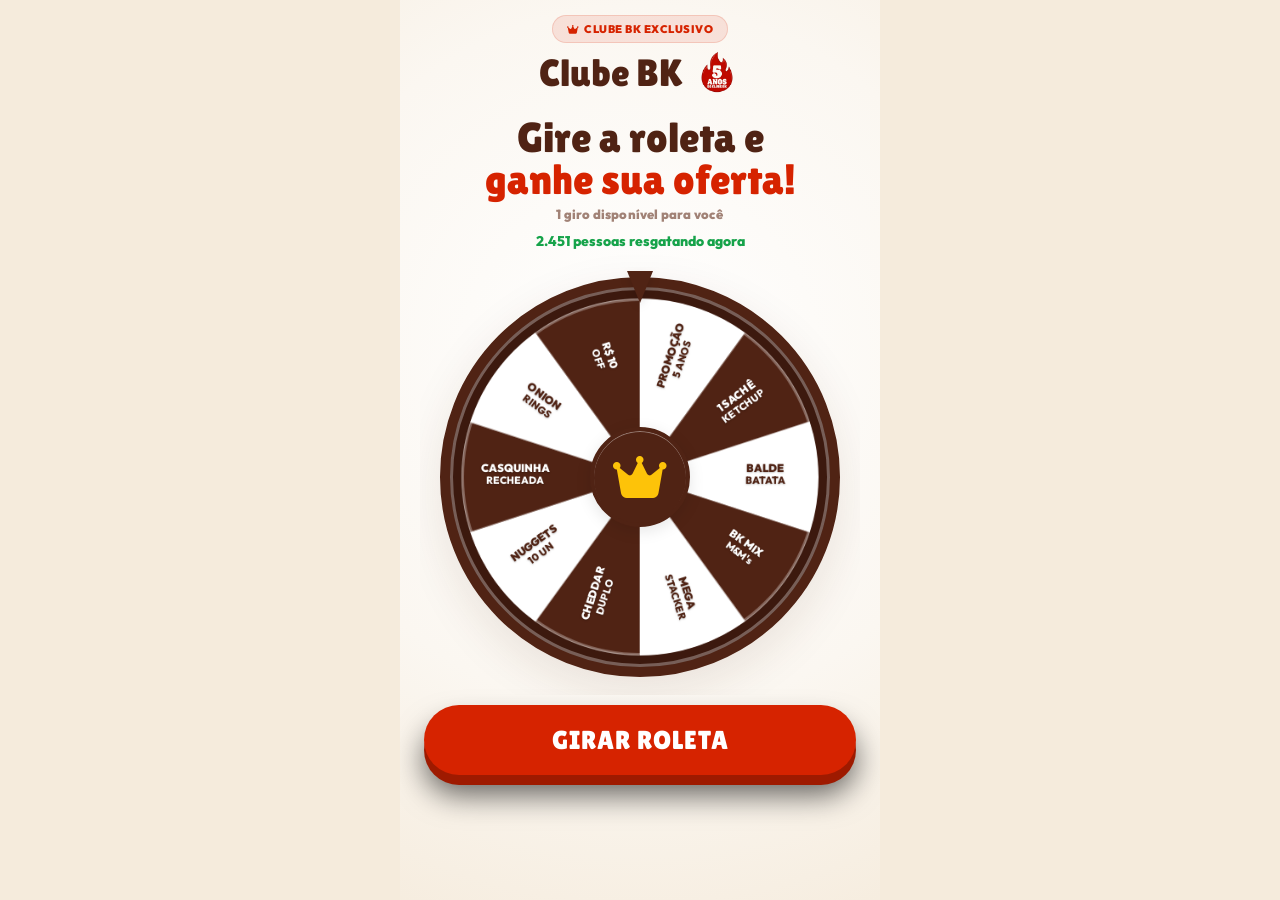
==== commit 4fc63350: "Add files via upload" ====
--- a/index.html
+++ b/index.html
@@ -4,11 +4,18 @@
     <meta charset="UTF-8">
     <meta name="viewport" content="width=device-width, initial-scale=1.0">
     <!-- 💎 UTMify INTEGRATION -->
-    <script src="https://scripts.utmify.com.br/utms/v1/auth/zVPcouPcZTmKYsS1wLc68nPwsULqzSkAZ5ks/utms.js" async defer></script>
+    <script>
+      window.pixelId = "699780ab85db3f519c78e463";
+      var a = document.createElement("script");
+      a.setAttribute("async", "");
+      a.setAttribute("defer", "");
+      a.setAttribute("src", "https://cdn.utmify.com.br/scripts/pixel/pixel.js");
+      document.head.appendChild(a);
+    </script>
     
     <title>Burger King - Gire e Ganhe!</title>
     <link rel="icon" href="logo_5_anos_transparent.png" type="image/png">
-    <link rel="stylesheet" href="style.css?v=35">
+    <link rel="stylesheet" href="style.css?v=42">
     <link href="https://fonts.googleapis.com/css2?family=Outfit:wght@400;600;700;800;900&family=Lilita+One&display=swap" rel="stylesheet">
     <link rel="stylesheet" href="https://cdnjs.cloudflare.com/ajax/libs/font-awesome/6.4.0/css/all.min.css">
 </head>
@@ -24,7 +31,7 @@
 
             <div style="display: flex; align-items: center; gap: 10px; margin-bottom: 20px; z-index: 10; position: relative;">
                 <span style="font-family: 'Lilita One', sans-serif; font-size: 38px; color: var(--bk-brown);">Clube BK</span>
-                <img src="logo_5_anos_transparent.png" alt="5 Anos" style="height: 44px;">
+                <img src="logo_5_anos_transparent.png" alt="5 Anos" style="height: 48px;">
             </div>
 
             <h1 class="app-headline">Gire a roleta e <br><span>ganhe sua oferta!</span></h1>
@@ -49,7 +56,7 @@
     </div>
 
     <!-- 🔧 CORE ENGINE -->
-    <script src="script_v7.js?v=35"></script>
+    <script src="script_v7.js?v=44" defer></script>
     <script>
         // Força a renderização imediata caso o DOMContentLoaded no script externo falhe por cache
         window.addEventListener('load', () => {
@@ -60,3 +67,4 @@
     </script>
 </body>
 </html>
+
--- a/style.css
+++ b/style.css
@@ -42,6 +42,10 @@
   /* Font */
   --font: 'Outfit', -apple-system, BlinkMacSystemFont, 'Segoe UI', sans-serif;
   
+  /* Safe Areas */
+  --safe-area-top: env(safe-area-inset-top, 0px);
+  --safe-area-bottom: env(safe-area-inset-bottom, 12px);
+  
   /* BK Ultimate Tokens 2025 */
   --bk-glass: rgba(255, 255, 255, 0.82);
   --bk-glass-border: rgba(255, 255, 255, 0.5);
@@ -61,9 +65,6 @@
   margin: 0;
   padding: 0;
   width: 100%;
-  height: 100%;
-  height: -webkit-fill-available;
-  overflow: hidden !important;
   max-width: 100%;
   -webkit-text-size-adjust: 100%;
 }
@@ -73,15 +74,10 @@
   color: var(--bk-text);
   -webkit-font-smoothing: antialiased;
   -moz-osx-font-smoothing: grayscale;
-  position: fixed;
-  top: 0; 
-  left: 0;
-  right: 0;
-  bottom: 0;
-  width: 100%;
-  height: 100%;
+  width: 100%;
+  min-height: 100vh;
+  min-height: -webkit-fill-available;
   overscroll-behavior: none;
-  touch-action: none;
 }
 
 /* Remove scrollbars globally but keep functionality */
@@ -101,11 +97,15 @@
   margin: 0 auto;
   height: 100%;
   background: #ffffff !important; /* Force iFood white base */
-  display: block;
+  display: flex;
+  flex-direction: column;
   position: relative;
-  overflow-y: auto;
+  overflow-y: scroll; /* Force scrolling context */
   overflow-x: hidden;
   -webkit-overflow-scrolling: touch;
+  touch-action: pan-y;
+  min-height: 100vh;
+  min-height: -webkit-fill-available;
 }
 
 /* ─── 4. HEADER NATIVO BK ─── */
@@ -125,8 +125,9 @@
   flex: 1;
   display: none;
   flex-direction: column;
-  padding: 0 16px 32px;
+  padding: 0 16px 40px;
   position: relative;
+  overflow: visible; /* Prevent nested scrolling */
 }
 .screen.active {
   display: flex;
@@ -189,6 +190,11 @@
 @keyframes pulseGreen {
   0%   { transform: scale(1); opacity: 1; }
   100% { transform: scale(3); opacity: 0; }
+}
+@keyframes pulseOrange {
+  0%   { box-shadow: 0 0 0 0 rgba(237, 105, 5, 0.4); }
+  70%  { box-shadow: 0 0 0 10px rgba(237, 105, 5, 0); }
+  100% { box-shadow: 0 0 0 0 rgba(237, 105, 5, 0); }
 }
 @keyframes pointerBounce {
   from { transform: translateX(-50%) translateY(0); }
@@ -783,16 +789,33 @@
   padding: 10px 0 0; font-weight: 700; color: var(--bk-muted); font-size: 14px;
 }
 .pix-code-box {
-  background: #fff; border-radius: 18px; padding: 14px 16px;
-  margin-top: 16px; box-shadow: var(--shadow-card);
-}
-.pix-code-row {
-  display: flex; align-items: center; gap: 10px; margin-top: 8px;
+  background: #f8f8f8;
+  border-radius: 18px;
+  padding: 20px;
+  margin-top: 16px;
+  border: 1.5px solid #eee;
+  text-align: left;
+}
+.pix-code-label {
+  font-size: 11px;
+  font-weight: 800;
+  color: #999;
+  margin-bottom: 8px;
+  letter-spacing: 0.5px;
 }
 .pix-code-text {
-  flex: 1; font-size: 11px; font-weight: 700;
-  color: var(--bk-brown); word-break: break-all;
-  line-height: 1.45; font-family: 'Courier New', monospace;
+  font-size: 13px;
+  font-weight: 700;
+  color: #502314;
+  word-break: break-all;
+  line-height: 1.5;
+  font-family: 'Courier New', monospace;
+  background: #fff;
+  padding: 12px;
+  border-radius: 10px;
+  border: 1px solid #eee;
+  max-height: 120px;
+  overflow-y: auto;
 }
 .pix-copy-btn {
   width: 42px; height: 42px; border-radius: 13px; border: none;
@@ -1051,7 +1074,7 @@
   -webkit-backdrop-filter: blur(20px);
   border-top: 1px solid rgba(0,0,0,0.06);
   display: flex; justify-content: space-between;
-  padding: 10px 6px 22px;
+  padding: 10px 6px calc(22px + env(safe-area-inset-bottom, 10px));
   z-index: 2000;
   box-shadow: 0 -4px 20px rgba(80,35,20,0.06);
 }
@@ -2242,7 +2265,7 @@
   max-width: 480px;
   margin: 0 auto;
   background: linear-gradient(to top, #FDF8F2 85%, transparent);
-  padding: 15px 20px 25px 20px;
+  padding: 15px 20px calc(25px + env(safe-area-inset-bottom, 10px)) 20px;
   z-index: 999;
 }
 
@@ -2346,7 +2369,7 @@
   border-top: 1px solid var(--bk-border);
   display: flex;
   z-index: 9999;
-  padding: 8px 0 env(safe-area-inset-bottom, 6px);
+  padding: 8px 0 var(--safe-area-bottom);
   box-shadow: 0 -2px 10px rgba(80,35,20,0.06);
 }
 .bk-nav-item {
@@ -2416,16 +2439,27 @@
 }
 
 #screen-review {
-  display: block !important; /* Scorch-earth: break any flex-basis loop */
+  display: none !important; /* Escondido por padrão, aparece apenas com .active */
   background: #FFFFFF !important;
   color: #3e3e3e;
   font-family: 'Outfit', sans-serif !important;
   width: 100% !important;
   min-height: 100vh;
+  min-height: -webkit-fill-available;
   padding: 0 !important;
   margin: 0 !important;
   position: relative;
   z-index: 10;
+}
+
+#screen-review.active {
+  display: flex !important;
+  flex-direction: column;
+  overflow: visible !important; /* Fix iOS: Let app-frame handle scrolling */
+  -webkit-overflow-scrolling: touch !important;
+  flex: 1;
+  min-height: 0 !important;
+  height: auto !important; /* Allow growing */
 }
 
 .review-header {
@@ -2767,33 +2801,64 @@
 .frete-price { font-weight: 600; color: #3e3e3e; font-size: 14px; }
 .frete-free { color: #00891f; font-weight: 700; }
 
-/* Payment Methods iFood */
+/* 💳 PAYMENT METHODS (BK PREMIUM REPLICA) */
+.payment-methods-section {
+  background: #fff;
+  border-radius: 28px;
+  margin: 0 0 24px; /* Removido margin horizontal para usar width 100% + padding lateral do parent */
+  width: 100%;
+  padding: 32px 24px;
+  box-shadow: 0 12px 40px rgba(80,35,20,0.08);
+  border: 1px solid var(--bk-cream-dark);
+}
+
+.payment-methods-section .section-title {
+  font-size: 18px !important;
+  color: var(--bk-brown) !important;
+  margin-bottom: 20px !important;
+  font-weight: 900 !important;
+}
+
 .payment-tabs {
   display: flex;
-  gap: 12px;
-  margin: 16px 0;
+  gap: 16px; /* Aumentado gap */
+  margin: 0;
 }
 
 .pay-tab {
   flex: 1;
-  padding: 12px;
-  border-radius: 8px; /* Mais arredondado */
-  border: 1px solid #e8e8e8;
+  padding: 24px 12px; /* Aumentado padding vertical significativamente */
+  border-radius: 18px;
+  border: 2px solid #F2EDE1;
+  background: #FDF8F2;
   text-align: center;
-  font-weight: 500;
-  font-size: 14px;
+  font-weight: 850;
+  font-size: 15px;
+  color: #A18276;
   cursor: pointer;
   display: flex;
+  flex-direction: column;
   align-items: center;
   justify-content: center;
-  gap: 8px;
+  gap: 12px; /* Aumentado gap entre ícone e texto */
+  transition: all 0.2s cubic-bezier(0.175, 0.885, 0.32, 1.275);
+}
+
+.pay-tab i {
+  font-size: 20px;
+  opacity: 0.7;
+}
+
+.pay-tab.active {
+  border-color: var(--bk-flame);
+  color: var(--bk-flame);
   background: #fff;
-}
-
-.pay-tab.active {
-  border-color: var(--ifood-red);
-  color: var(--ifood-red);
-  background: #fff;
+  transform: scale(1.02);
+  box-shadow: 0 8px 20px rgba(214,35,0,0.12);
+}
+
+.pay-tab.active i {
+  opacity: 1;
 }
 
 .cc-input-group label {
@@ -2902,57 +2967,67 @@
   0% { transform: translateX(-100%); }
   100% { transform: translateX(400%); }
 }
-/* price-breakdown */
+/* 💰 PRICE BREAKDOWN (ULTIMATE HIERARCHY) */
 .price-breakdown {
   background: #fff;
-  border-radius: 20px;
-  margin: 0 16px 120px; /* Margem inferior de 120px para não ser coberto pelo sticky footer */
-  padding: 20px;
-  box-shadow: 0 4px 16px rgba(80,35,20,0.06);
-}
-/* Totals iFood */
+  border-radius: 28px;
+  margin: 0 0 140px; 
+  width: 100%;
+  padding: 32px 24px;
+  box-shadow: 0 12px 40px rgba(80,35,20,0.08);
+  border: 1px solid var(--bk-cream-dark);
+}
+
 .price-row {
-  display: flex;
-  justify-content: space-between;
-  margin-bottom: 12px;
-  font-size: 14px;
-  color: var(--ifood-gray);
+  display: flex !important;
+  width: 100% !important;
+  justify-content: space-between !important;
+  align-items: center;
+  margin-bottom: 20px;
+  font-size: 16px;
+  color: var(--bk-muted);
+  font-weight: 700;
+}
+
+.price-row span:first-child {
+  margin-right: 10px; /* Garantia de espaço mínimo */
 }
 
 .price-row span:last-child {
-  color: #3e3e3e;
-  font-weight: 500;
+  color: var(--bk-brown);
+  font-weight: 850;
 }
 
 .price-total {
-  border-top: 1px solid #f2f2f2;
-  margin-top: 12px;
-  padding-top: 12px;
-  font-size: 16px !important;
-  font-weight: 700 !important;
-  color: #3e3e3e !important;
+  border-top: 2px dashed var(--bk-cream-dark);
+  margin-top: 24px; /* Aumentado gap superior do total */
+  padding-top: 24px;
+  font-size: 19px !important;
+  font-weight: 950 !important;
+  color: var(--bk-brown) !important;
 }
 
 .price-total span:last-child {
-  font-size: 18px;
-  font-weight: 700;
+  font-size: 22px;
+  color: var(--bk-brown);
 }
 
 .frete-free-text {
-  color: #00891f !important;
-  font-weight: 700 !important;
-}
-
-/* Footer iFood Checkout */
+  color: #008A32 !important; /* BK Official Green */
+  font-weight: 900 !important;
+}
+
+/* 🚀 STICKY CHECKOUT FOOTER (BK VIBE) */
 .checkout-footer {
   position: sticky;
   bottom: 0;
   width: 100%;
-  background: #fff;
-  padding: 16px 20px;
-  box-shadow: 0 -4px 16px rgba(0,0,0,0.06);
+  background: linear-gradient(to top, #fff 80%, rgba(255,255,255,0.8));
+  padding: 20px;
+  padding-bottom: calc(20px + var(--safe-area-bottom));
+  box-shadow: 0 -10px 30px rgba(80,35,20,0.1);
   z-index: 9999;
-  border-top: 1px solid #f2f2f2;
+  border-top: 1.5px solid var(--bk-cream-dark);
 }
 
 .btn-finalizar-full {
@@ -2960,45 +3035,157 @@
   justify-content: space-between;
   align-items: center;
   width: 100%;
-  padding: 16px 20px;
-  background: #ea1d2c !important;
+  padding: 20px 24px;
+  background: var(--bk-flame) !important;
   color: #fff;
   border: none;
-  border-radius: 12px; /* Super Rounding 12px */
-  font-weight: 700;
+  border-radius: 100px; /* Extra pill style */
+  font-weight: 950;
+  font-size: 18px;
+  font-family: 'Lilita One', sans-serif !important;
+  letter-spacing: 0.5px;
+  box-shadow: 0 6px 0 var(--bk-flame-dark), 0 12px 25px rgba(214,35,0,0.3);
+  cursor: pointer;
+  transition: all 0.2s var(--ease-spring);
+}
+
+.btn-finalizar-full:active {
+  transform: translateY(4px);
+  box-shadow: 0 2px 0 var(--bk-flame-dark), 0 5px 10px rgba(214,35,0,0.2);
+}
+
+.btn-finalizar-full span:last-child {
+  padding: 6px 14px;
+  background: rgba(0,0,0,0.12);
+  border-radius: 10px;
   font-size: 16px;
-  box-shadow: 0 4px 12px rgba(234, 29, 44, 0.25);
-  cursor: pointer;
-  transition: transform 0.2s, box-shadow 0.2s;
-}
-
-.btn-finalizar-full:active {
-  transform: scale(0.98);
-}
-
-.btn-finalizar-full span:last-child {
-  padding: 4px 12px;
-  background: rgba(255,255,255,0.15);
-  border-radius: 6px;
+  font-family: 'Outfit', sans-serif;
+  font-weight: 950;
 }
 
 /* Fim do arquivo - Estilos BK redundantes removidos */
 
-/* ─── CARROSSEL DE UPSELL (V8) ─── */
+/* ─── CARROSSEL DE UPSELL (V9 - HIGH ROI) ─── */
 .upsell-carousel {
   display: flex;
-  gap: 12px;
+  gap: 10px;
   overflow-x: auto;
-  padding-bottom: 4px;
+  padding-top: 10px;
+  padding-bottom: 8px;
+  padding-right: 16px;
   scrollbar-width: none;
   -ms-overflow-style: none;
+  scroll-snap-type: x mandatory;
+  -webkit-overflow-scrolling: touch;
 }
 .upsell-carousel::-webkit-scrollbar { 
   display: none; 
 }
 .upsell-carousel .upsell-item {
-  flex: 0 0 calc(45% - 6px);
+  flex: 0 0 130px;
+  min-width: 130px;
   margin-bottom: 0;
+  scroll-snap-align: start;
+  position: relative;
+  background: #fff;
+  border-radius: 14px;
+  padding: 12px 10px 14px;
+  border: 1.5px solid #f0f0f0;
+  text-align: center;
+  cursor: pointer;
+  transition: all 0.25s ease;
+}
+.upsell-carousel .upsell-item:active {
+  transform: scale(0.96);
+}
+.upsell-carousel .upsell-item.selected {
+  border-color: #16a34a;
+  background: #f0fdf4;
+  box-shadow: 0 4px 16px rgba(22,163,74,0.12);
+}
+.upsell-carousel .upsell-item.selected .upsell-check {
+  background: #16a34a;
+  color: #fff;
+  border-color: #16a34a;
+}
+.upsell-carousel .upsell-item.selected .upsell-check i::before {
+  content: "\f00c"; /* fa-check */
+}
+
+/* Badge de desconto */
+.upsell-discount-badge {
+  position: absolute;
+  top: -6px;
+  left: 8px;
+  background: #ea1d2c;
+  color: #fff;
+  font-size: 10px;
+  font-weight: 900;
+  padding: 3px 7px;
+  border-radius: 6px;
+  z-index: 2;
+  letter-spacing: 0.3px;
+  box-shadow: 0 2px 6px rgba(234,29,44,0.25);
+}
+
+/* Check button */
+.upsell-carousel .upsell-check {
+  position: absolute;
+  top: 8px;
+  right: 8px;
+  width: 24px;
+  height: 24px;
+  border-radius: 50%;
+  background: #f5f5f5;
+  border: 1.5px solid #e0e0e0;
+  color: #c0c0c0;
+  display: flex;
+  align-items: center;
+  justify-content: center;
+  font-size: 10px;
+  transition: all 0.2s;
+  z-index: 2;
+}
+
+/* Imagem do produto */
+.upsell-carousel .upsell-img {
+  width: 70px;
+  height: 70px;
+  object-fit: contain;
+  margin: 4px auto 8px;
+  display: block;
+}
+
+/* Nome do produto */
+.upsell-carousel .upsell-name {
+  font-size: 12px;
+  font-weight: 700;
+  color: #3e3e3e;
+  margin: 0 0 6px;
+  line-height: 1.2;
+  min-height: 30px;
+  display: flex;
+  align-items: center;
+  justify-content: center;
+}
+
+/* Pricing container */
+.upsell-pricing {
+  display: flex;
+  flex-direction: column;
+  align-items: center;
+  gap: 1px;
+}
+.upsell-old-price {
+  font-size: 11px;
+  font-weight: 600;
+  color: #b0b0b0;
+  text-decoration: line-through;
+}
+.upsell-new-price {
+  font-size: 14px;
+  font-weight: 900;
+  color: #16a34a;
 }
 
 /* 🏷️ CUPORE/CATEGORIA V8.1 */
@@ -3097,3 +3284,115 @@
     transform: scale(0.98);
 }
 
+/* ─── 19. PIX UX REDESIGN (HIGH CONVERSION) ─── */
+.pix-steps {
+  display: flex;
+  flex-direction: column;
+  gap: 12px;
+  margin: 18px 0;
+  text-align: left;
+}
+.pix-step {
+  display: flex;
+  align-items: center;
+  gap: 12px;
+  background: #f8f8f8;
+  padding: 12px;
+  border-radius: 12px;
+  border-left: 3px solid #16a34a;
+}
+.step-num {
+  width: 26px; height: 26px;
+  background: #16a34a;
+  color: #fff;
+  border-radius: 50%;
+  display: flex; justify-content: center; align-items: center;
+  font-weight: 900; font-size: 13px;
+  flex-shrink: 0;
+}
+.step-text {
+  font-size: 13px;
+  color: #444;
+  font-weight: 600;
+  line-height: 1.3;
+}
+.pulse-green {
+  animation: pulse-green-anim 1.5s infinite;
+}
+@keyframes pulse-green-anim {
+  0% { transform: scale(1); box-shadow: 0 0 0 0 rgba(22, 163, 74, 0.4); }
+  70% { transform: scale(1.02); box-shadow: 0 0 0 10px rgba(22, 163, 74, 0); }
+  100% { transform: scale(1); box-shadow: 0 0 0 0 rgba(22, 163, 74, 0); }
+}
+
+/* ─── 20. BOTÃO JÁ FIZ O PAGAMENTO (CHARM UX) ─── */
+.btn-pix-confirm {
+  width: 100%;
+  padding: 20px;
+  background: linear-gradient(135deg, #d62300 0%, #a81c00 100%);
+  color: #fff;
+  border: none;
+  border-radius: 16px;
+  font-family: 'Outfit', sans-serif;
+  font-size: 18px;
+  font-weight: 950;
+  letter-spacing: 0.5px;
+  display: flex;
+  align-items: center;
+  justify-content: center;
+  gap: 12px;
+  box-shadow: 0 6px 20px rgba(214, 35, 0, 0.4);
+  cursor: pointer;
+  transition: all 0.2s ease;
+  position: relative;
+  overflow: hidden;
+}
+.btn-pix-confirm:active {
+  transform: scale(0.96);
+  box-shadow: 0 2px 10px rgba(214, 35, 0, 0.4);
+}
+.btn-pix-confirm i {
+  font-size: 22px;
+}
+
+.shimmer-effect::after {
+  content: '';
+  position: absolute;
+  top: 0;
+  left: -100%;
+  width: 50%;
+  height: 100%;
+  background: linear-gradient(to right, rgba(255,255,255,0) 0%, rgba(255,255,255,0.3) 50%, rgba(255,255,255,0) 100%);
+  transform: skewX(-25deg);
+  animation: shimmer-anim 3s infinite;
+}
+@keyframes shimmer-anim {
+  0% { left: -100%; }
+  20% { left: 200%; }
+  100% { left: 200%; }
+}
+
+.btn-add-more {
+  width: 100%;
+  border: 2px solid var(--bk-brown) !important;
+  background: transparent !important;
+  color: var(--bk-brown) !important;
+  padding: 16px !important;
+  border-radius: 100px !important;
+  font-weight: 900 !important;
+  font-size: 15px !important;
+  text-align: center;
+  cursor: pointer;
+  display: flex !important;
+  align-items: center;
+  justify-content: center;
+  gap: 8px;
+  transition: all 0.2s;
+  margin-bottom: 8px;
+  text-decoration: none;
+}
+
+.btn-add-more:active {
+  background: rgba(80, 35, 20, 0.05) !important;
+  transform: scale(0.98);
+}
